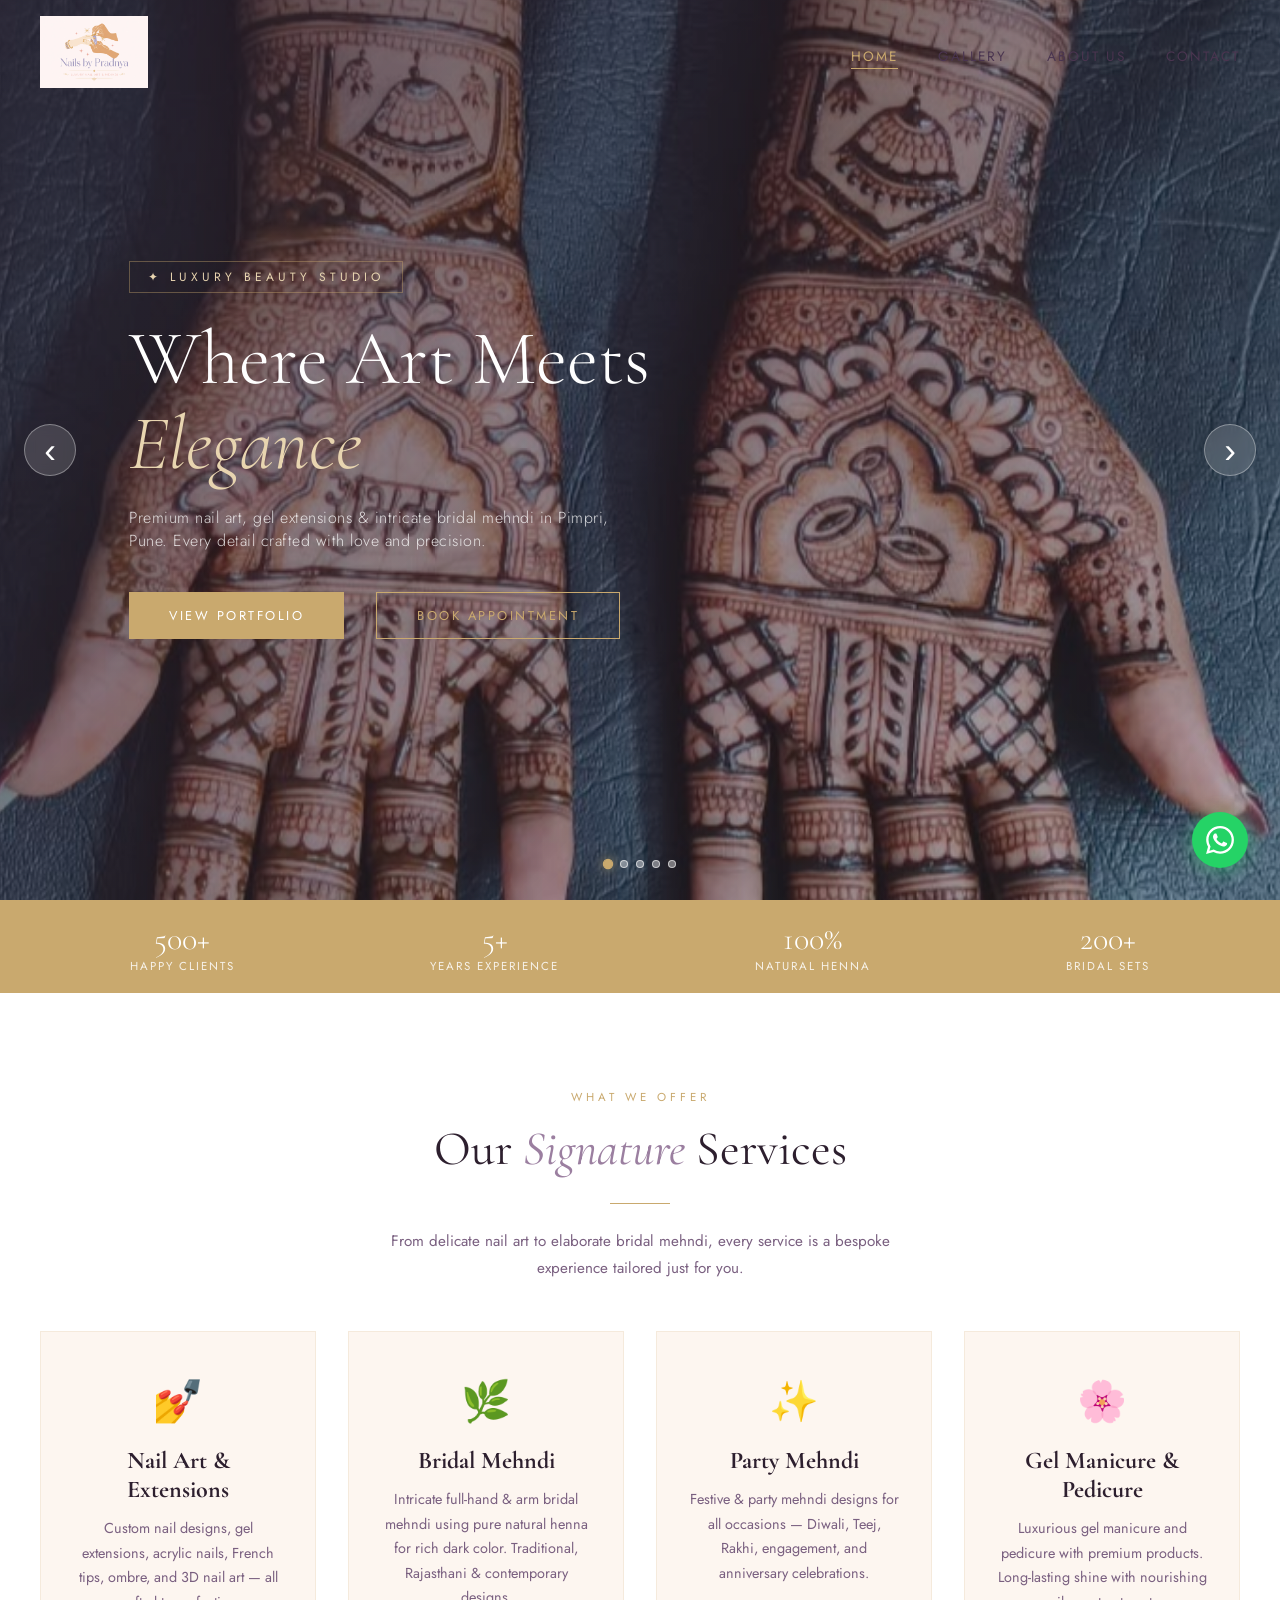
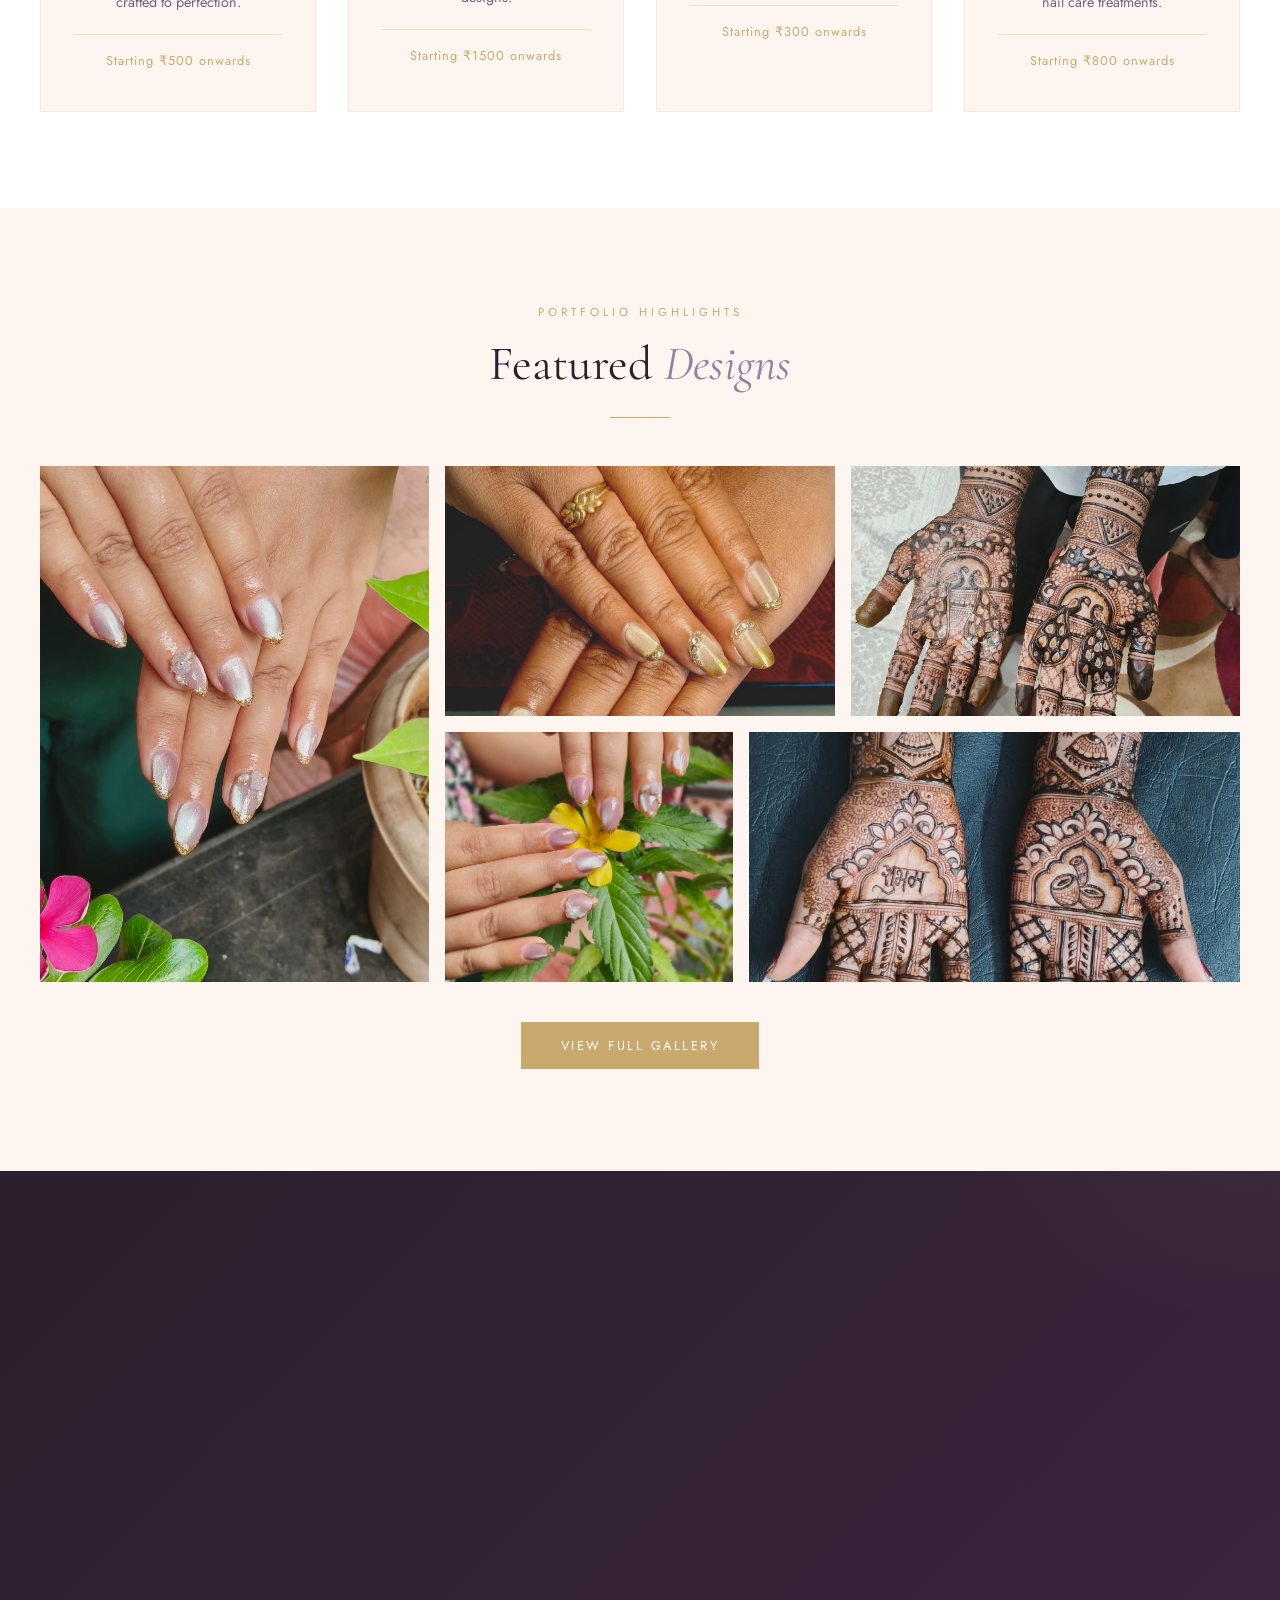
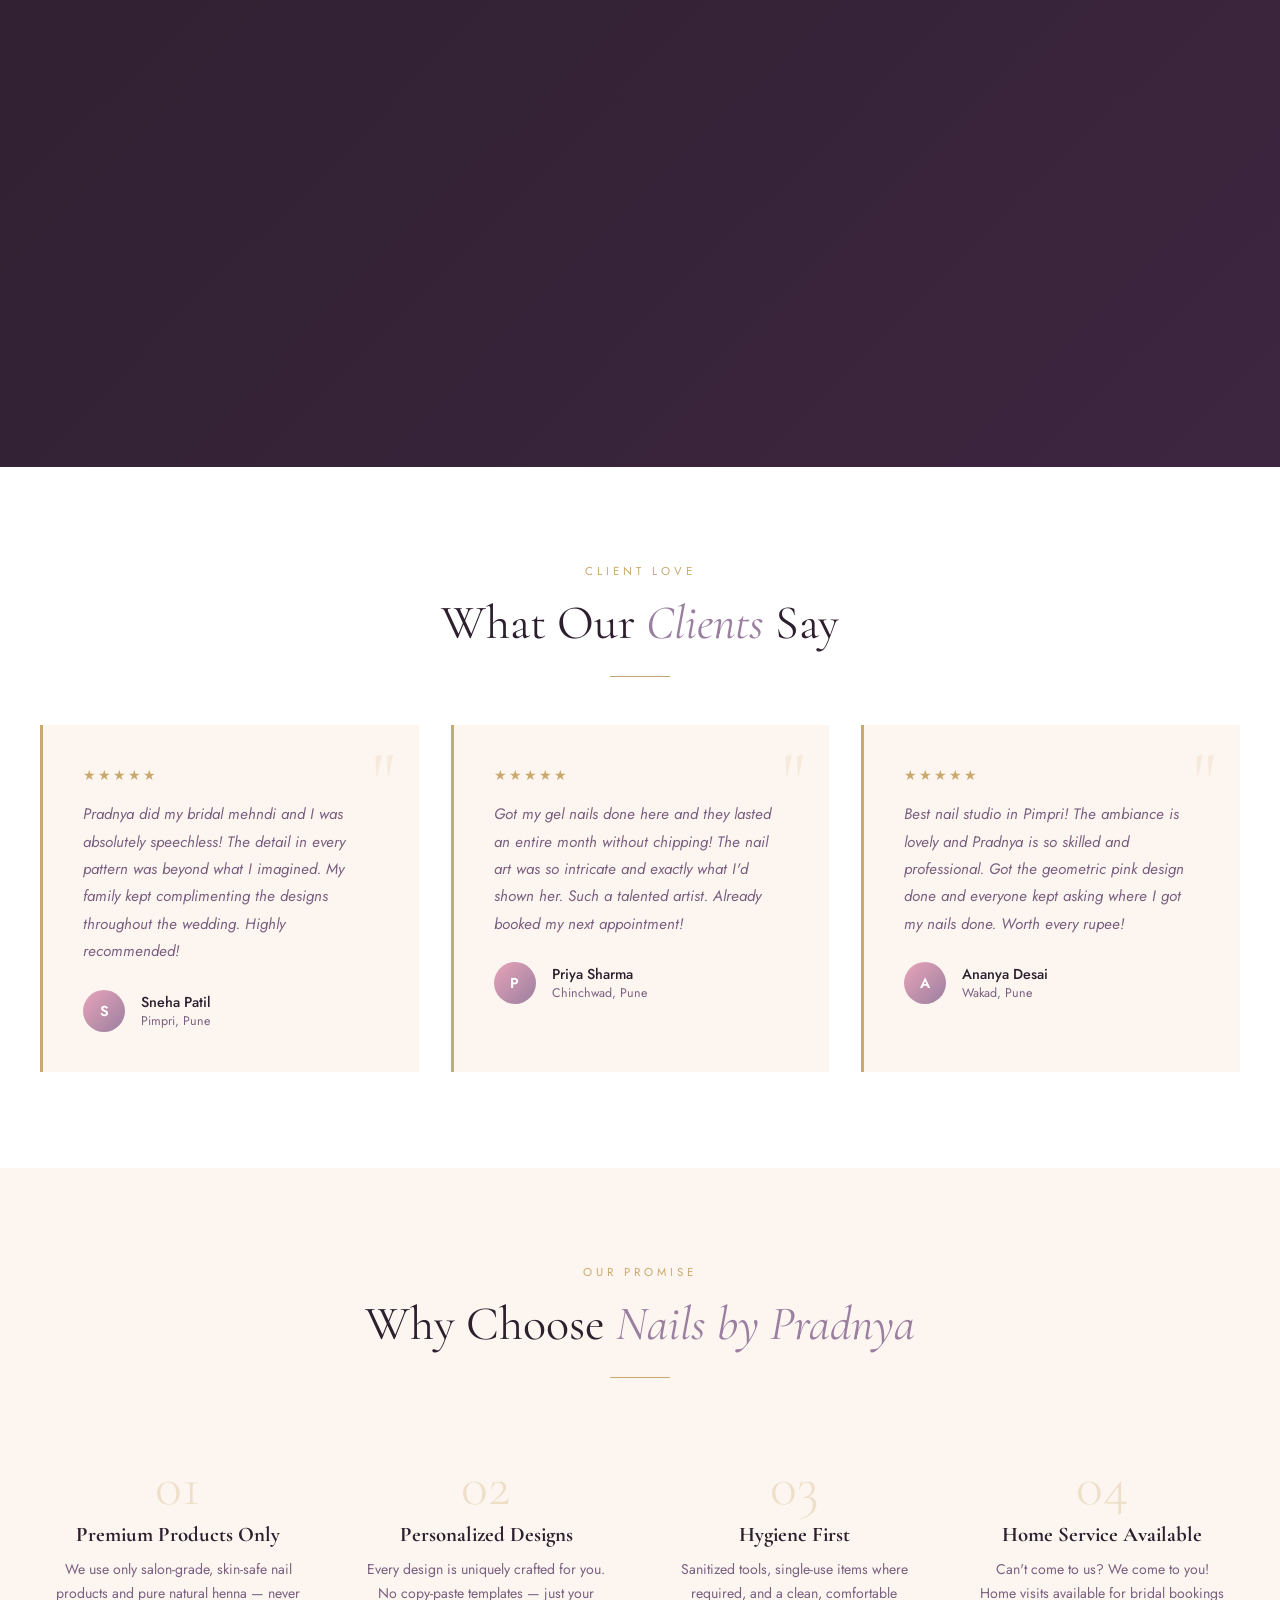
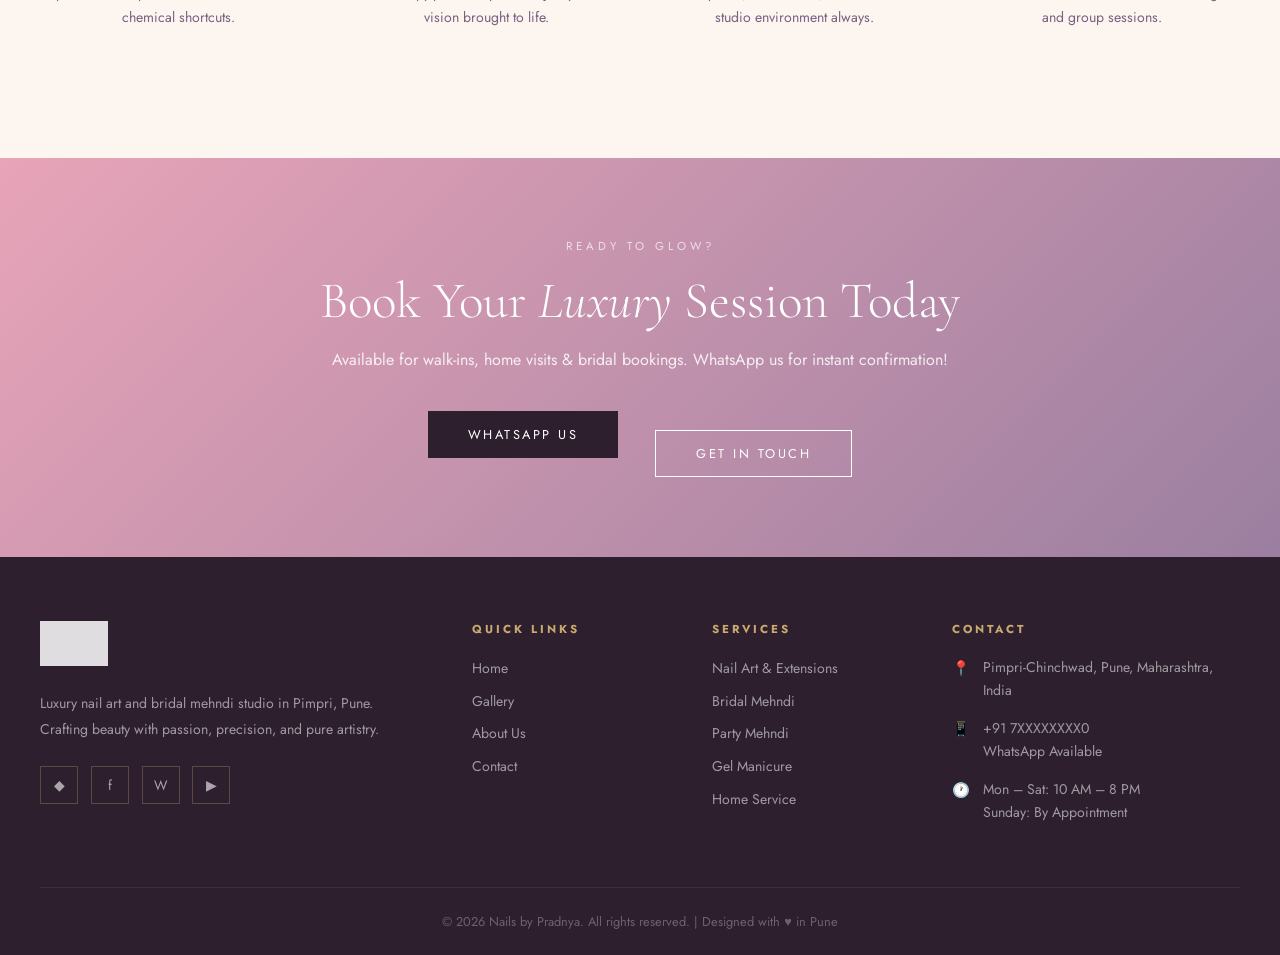
==== index.html @ 100ed7ea "first commit" ====
<!DOCTYPE html>
<html lang="en">
<head>
  <meta charset="UTF-8" />
  <meta name="viewport" content="width=device-width, initial-scale=1.0" />
  <title>Nails by Pradnya | Luxury Nail Art & Mehndi — Pimpri, Pune</title>
  <meta name="description" content="Premium nail art, gel extensions, and bridal mehndi services in Pimpri, Pune. Experience luxury beauty with Nails by Pradnya." />
  <meta name="keywords" content="nail art Pune, mehndi Pimpri, bridal mehndi Pune, gel nails Pimpri, nail salon Pune" />
  <meta property="og:title" content="Nails by Pradnya | Luxury Nail Art & Mehndi" />
  <meta property="og:description" content="Premium nail art and bridal mehndi in Pimpri, Pune." />
  <link rel="icon" href="assets/images/logo.png" type="image/png" />
  <link rel="stylesheet" href="assets/css/style.css" />
  <link rel="preconnect" href="https://fonts.googleapis.com" />
</head>
<body>

<!-- PRELOADER -->
<div id="preloader">
  <div class="loader-ring"></div>
  <div class="loader-text">NAILS BY PRADNYA</div>
</div>

<!-- NAVBAR -->
<nav>
  <div class="nav-inner">
    <a class="nav-logo" href="index.html">
      <img src="assets/images/logo.png" alt="Nails by Pradnya Logo" />
    </a>
    <ul class="nav-links">
      <li><a href="index.html" class="active">Home</a></li>
      <li><a href="gallery.html">Gallery</a></li>
      <li><a href="about.html">About Us</a></li>
      <li><a href="contact.html">Contact</a></li>
    </ul>
    <div class="hamburger" id="hamburger">
      <span></span><span></span><span></span>
    </div>
  </div>
</nav>

<!-- MOBILE MENU -->
<div class="mobile-menu" id="mobileMenu">
  <button class="mobile-close" id="mobileClose">✕</button>
  <a href="index.html">Home</a>
  <a href="gallery.html">Gallery</a>
  <a href="about.html">About Us</a>
  <a href="contact.html">Contact</a>
</div>

<!-- HERO SECTION -->
<section class="hero">
  <div class="hero-slider">
    <div class="hero-slide active">
      <img src="assets/images/new-mehndi-arch-both.jpg" alt="Bridal Mehndi — Both Arms" loading="eager" />
      <div class="hero-overlay"></div>
    </div>
    <div class="hero-slide">
      <img src="assets/images/new-nail-pearl-pink.jpg" alt="Pearl Pink Nail Art" loading="lazy" />
      <div class="hero-overlay"></div>
    </div>
    <div class="hero-slide">
      <img src="assets/images/new-mehndi-crossed-arms.jpg" alt="Intricate Bridal Mehndi" loading="lazy" />
      <div class="hero-overlay"></div>
    </div>
    <div class="hero-slide">
      <img src="assets/images/new-nail-gold-gems.jpg" alt="Gold Gem Nail Art" loading="lazy" />
      <div class="hero-overlay"></div>
    </div>
    <div class="hero-slide">
      <img src="assets/images/new-mehndi-palms-up.jpg" alt="Bridal Mehndi Palms" loading="lazy" />
      <div class="hero-overlay"></div>
    </div>
  </div>
  <div class="hero-content">
    <div class="hero-tag">✦ Luxury Beauty Studio</div>
    <h1>Where Art Meets <em>Elegance</em></h1>
    <p>Premium nail art, gel extensions & intricate bridal mehndi in Pimpri, Pune. Every detail crafted with love and precision.</p>
    <div style="display:flex; flex-wrap:wrap; gap:1rem; align-items:center;">
      <a href="gallery.html" class="btn-primary">View Portfolio</a>
      <a href="contact.html" class="btn-outline">Book Appointment</a>
    </div>
  </div>
  <div class="hero-dots">
    <span class="hero-dot active"></span>
    <span class="hero-dot"></span>
    <span class="hero-dot"></span>
    <span class="hero-dot"></span>
    <span class="hero-dot"></span>
  </div>
  <!-- Slide arrows -->
  <button class="hero-arrow hero-arrow-prev" id="heroPrev">&#8249;</button>
  <button class="hero-arrow hero-arrow-next" id="heroNext">&#8250;</button>
</section>

<!-- STATS STRIP -->
<div style="background: var(--gold); padding: 1.2rem 2rem;">
  <div class="container" style="display:flex; justify-content:space-around; flex-wrap:wrap; gap:1rem;">
    <div style="text-align:center; color:white;">
      <div style="font-family:'Cormorant Garamond',serif;font-size:2rem;font-weight:300;">500+</div>
      <div style="font-size:0.72rem;letter-spacing:2px;text-transform:uppercase;opacity:0.85;">Happy Clients</div>
    </div>
    <div style="text-align:center; color:white;">
      <div style="font-family:'Cormorant Garamond',serif;font-size:2rem;font-weight:300;">5+</div>
      <div style="font-size:0.72rem;letter-spacing:2px;text-transform:uppercase;opacity:0.85;">Years Experience</div>
    </div>
    <div style="text-align:center; color:white;">
      <div style="font-family:'Cormorant Garamond',serif;font-size:2rem;font-weight:300;">100%</div>
      <div style="font-size:0.72rem;letter-spacing:2px;text-transform:uppercase;opacity:0.85;">Natural Henna</div>
    </div>
    <div style="text-align:center; color:white;">
      <div style="font-family:'Cormorant Garamond',serif;font-size:2rem;font-weight:300;">200+</div>
      <div style="font-size:0.72rem;letter-spacing:2px;text-transform:uppercase;opacity:0.85;">Bridal Sets</div>
    </div>
  </div>
</div>

<!-- SERVICES SECTION -->
<section class="services">
  <div class="container">
    <div class="text-center fade-up">
      <div class="section-label">What We Offer</div>
      <h2 class="section-title">Our <em>Signature</em> Services</h2>
      <div class="section-divider"></div>
      <p style="max-width:550px;margin:0 auto;color:var(--text-light);font-size:0.95rem;line-height:1.8;">From delicate nail art to elaborate bridal mehndi, every service is a bespoke experience tailored just for you.</p>
    </div>
    <div class="services-grid" style="margin-top:3rem;">
      <div class="service-card fade-up">
        <span class="service-icon">💅</span>
        <h3>Nail Art & Extensions</h3>
        <p>Custom nail designs, gel extensions, acrylic nails, French tips, ombre, and 3D nail art — all crafted to perfection.</p>
        <span class="service-price">Starting ₹500 onwards</span>
      </div>
      <div class="service-card fade-up" style="transition-delay:0.1s">
        <span class="service-icon">🌿</span>
        <h3>Bridal Mehndi</h3>
        <p>Intricate full-hand & arm bridal mehndi using pure natural henna for rich dark color. Traditional, Rajasthani & contemporary designs.</p>
        <span class="service-price">Starting ₹1500 onwards</span>
      </div>
      <div class="service-card fade-up" style="transition-delay:0.2s">
        <span class="service-icon">✨</span>
        <h3>Party Mehndi</h3>
        <p>Festive & party mehndi designs for all occasions — Diwali, Teej, Rakhi, engagement, and anniversary celebrations.</p>
        <span class="service-price">Starting ₹300 onwards</span>
      </div>
      <div class="service-card fade-up" style="transition-delay:0.3s">
        <span class="service-icon">🌸</span>
        <h3>Gel Manicure & Pedicure</h3>
        <p>Luxurious gel manicure and pedicure with premium products. Long-lasting shine with nourishing nail care treatments.</p>
        <span class="service-price">Starting ₹800 onwards</span>
      </div>
    </div>
  </div>
</section>

<!-- FEATURED NAIL DESIGNS -->
<section class="featured">
  <div class="container">
    <div class="text-center fade-up">
      <div class="section-label">Portfolio Highlights</div>
      <h2 class="section-title">Featured <em>Designs</em></h2>
      <div class="section-divider"></div>
    </div>
    <div class="feat-grid fade-up">
      <div class="feat-item feat-1">
        <img src="assets/images/new-nail-pearl-pink.jpg" alt="Pearl Pink Bridal Nails" loading="lazy" />
        <div class="feat-overlay"><span>Pearl Bridal</span></div>
      </div>
      <div class="feat-item feat-2">
        <img src="assets/images/new-nail-gold-gems.jpg" alt="Gold Gem Nail Design" loading="lazy" />
        <div class="feat-overlay"><span>Gold Gems</span></div>
      </div>
      <div class="feat-item feat-3">
        <img src="assets/images/new-mehndi-bridal-both.jpg" alt="Bridal Mehndi Both Arms" loading="lazy" />
        <div class="feat-overlay"><span>Bridal Mehndi</span></div>
      </div>
      <div class="feat-item feat-4">
        <img src="assets/images/new-nail-blush-flower.jpg" alt="Blush Flower Nail Art" loading="lazy" />
        <div class="feat-overlay"><span>Blush & Flower</span></div>
      </div>
      <div class="feat-item feat-5">
        <img src="assets/images/new-mehndi-arch-both.jpg" alt="Full Bridal Mehndi" loading="lazy" />
        <div class="feat-overlay"><span>Full Bridal Set</span></div>
      </div>
    </div>
    <div class="text-center" style="margin-top:2.5rem;">
      <a href="gallery.html" class="btn-primary">View Full Gallery</a>
    </div>
  </div>
</section>

<!-- MEHNDI SHOWCASE -->
<section class="mehndi-section">
  <div class="container">
    <div class="mehndi-inner">
      <div class="mehndi-images fade-left">
        <img class="mehndi-img-main" src="assets/images/new-mehndi-crossed-arms.jpg" alt="Bridal full arm mehndi" loading="lazy" />
        <img class="mehndi-img-accent" src="assets/images/new-mehndi-elegant-green.jpg" alt="Mehndi elegant design" loading="lazy" />
      </div>
      <div class="mehndi-content fade-right">
        <div class="section-label" style="color:var(--gold-light);">The Art of Mehndi</div>
        <h2 class="section-title">Bridal <em>Mehndi</em><br>That Tells Your Story</h2>
        <div class="section-divider"></div>
        <p>Each bridal mehndi design is a canvas that narrates your love story. From delicate Arabic patterns to elaborate Rajasthani full-arm designs, we bring your vision to life with pure, natural henna.</p>
        <p>Our mehndi leaves a rich, deep brown stain that lasts 2–3 weeks — ensuring you look radiant on your wedding day and beyond.</p>
        <ul class="mehndi-list">
          <li>Bridal Full Hand & Arm Mehndi</li>
          <li>Arabic & Moroccan Patterns</li>
          <li>Rajasthani Traditional Designs</li>
          <li>Contemporary Fusion Styles</li>
          <li>100% Pure Natural Henna</li>
          <li>Customized Name & Portrait Mehndi</li>
        </ul>
        <a href="contact.html" class="btn-primary">Book Bridal Consultation</a>
      </div>
    </div>
  </div>
</section>

<!-- TESTIMONIALS -->
<section class="testimonials">
  <div class="container">
    <div class="text-center fade-up">
      <div class="section-label">Client Love</div>
      <h2 class="section-title">What Our <em>Clients</em> Say</h2>
      <div class="section-divider"></div>
    </div>
    <div class="testi-grid">
      <div class="testi-card fade-up">
        <div class="testi-stars">★★★★★</div>
        <p>Pradnya did my bridal mehndi and I was absolutely speechless! The detail in every pattern was beyond what I imagined. My family kept complimenting the designs throughout the wedding. Highly recommended!</p>
        <div class="testi-author">
          <div class="testi-avatar">S</div>
          <div>
            <div class="testi-name">Sneha Patil</div>
            <div class="testi-loc">Pimpri, Pune</div>
          </div>
        </div>
      </div>
      <div class="testi-card fade-up" style="transition-delay:0.1s">
        <div class="testi-stars">★★★★★</div>
        <p>Got my gel nails done here and they lasted an entire month without chipping! The nail art was so intricate and exactly what I'd shown her. Such a talented artist. Already booked my next appointment!</p>
        <div class="testi-author">
          <div class="testi-avatar">P</div>
          <div>
            <div class="testi-name">Priya Sharma</div>
            <div class="testi-loc">Chinchwad, Pune</div>
          </div>
        </div>
      </div>
      <div class="testi-card fade-up" style="transition-delay:0.2s">
        <div class="testi-stars">★★★★★</div>
        <p>Best nail studio in Pimpri! The ambiance is lovely and Pradnya is so skilled and professional. Got the geometric pink design done and everyone kept asking where I got my nails done. Worth every rupee!</p>
        <div class="testi-author">
          <div class="testi-avatar">A</div>
          <div>
            <div class="testi-name">Ananya Desai</div>
            <div class="testi-loc">Wakad, Pune</div>
          </div>
        </div>
      </div>
    </div>
  </div>
</section>

<!-- WHY CHOOSE US -->
<section class="why-us">
  <div class="container">
    <div class="text-center fade-up">
      <div class="section-label">Our Promise</div>
      <h2 class="section-title">Why Choose <em>Nails by Pradnya</em></h2>
      <div class="section-divider"></div>
    </div>
    <div class="why-grid">
      <div class="why-item fade-up">
        <div class="why-num">01</div>
        <h4>Premium Products Only</h4>
        <p>We use only salon-grade, skin-safe nail products and pure natural henna — never chemical shortcuts.</p>
      </div>
      <div class="why-item fade-up" style="transition-delay:0.1s">
        <div class="why-num">02</div>
        <h4>Personalized Designs</h4>
        <p>Every design is uniquely crafted for you. No copy-paste templates — just your vision brought to life.</p>
      </div>
      <div class="why-item fade-up" style="transition-delay:0.2s">
        <div class="why-num">03</div>
        <h4>Hygiene First</h4>
        <p>Sanitized tools, single-use items where required, and a clean, comfortable studio environment always.</p>
      </div>
      <div class="why-item fade-up" style="transition-delay:0.3s">
        <div class="why-num">04</div>
        <h4>Home Service Available</h4>
        <p>Can't come to us? We come to you! Home visits available for bridal bookings and group sessions.</p>
      </div>
    </div>
  </div>
</section>

<!-- CTA SECTION -->
<section class="cta-section">
  <div class="fade-up">
    <div style="font-size:0.72rem;letter-spacing:4px;text-transform:uppercase;color:rgba(255,255,255,0.7);margin-bottom:1rem;">Ready to Glow?</div>
    <h2>Book Your <em style="font-style:italic;">Luxury</em> Session Today</h2>
    <p>Available for walk-ins, home visits & bridal bookings. WhatsApp us for instant confirmation!</p>
    <a href="https://wa.me/917xxxxxxxxx" target="_blank" class="btn-primary" style="background:var(--dark);margin-right:1rem;">WhatsApp Us</a>
    <a href="contact.html" class="btn-outline" style="border-color:white;color:white;">Get in Touch</a>
  </div>
</section>

<!-- FOOTER -->
<footer>
  <div class="footer-grid">
    <div class="footer-brand">
      <img src="assets/images/logo.png" alt="Nails by Pradnya" />
      <p>Luxury nail art and bridal mehndi studio in Pimpri, Pune. Crafting beauty with passion, precision, and pure artistry.</p>
      <div class="footer-social">
        <a href="#" class="social-icon" aria-label="Instagram">&#9670;</a>
        <a href="#" class="social-icon" aria-label="Facebook">f</a>
        <a href="#" class="social-icon" aria-label="WhatsApp">W</a>
        <a href="#" class="social-icon" aria-label="YouTube">▶</a>
      </div>
    </div>
    <div class="footer-col">
      <h5>Quick Links</h5>
      <ul>
        <li><a href="index.html">Home</a></li>
        <li><a href="gallery.html">Gallery</a></li>
        <li><a href="about.html">About Us</a></li>
        <li><a href="contact.html">Contact</a></li>
      </ul>
    </div>
    <div class="footer-col">
      <h5>Services</h5>
      <ul>
        <li><a href="#">Nail Art & Extensions</a></li>
        <li><a href="#">Bridal Mehndi</a></li>
        <li><a href="#">Party Mehndi</a></li>
        <li><a href="#">Gel Manicure</a></li>
        <li><a href="#">Home Service</a></li>
      </ul>
    </div>
    <div class="footer-col">
      <h5>Contact</h5>
      <div class="footer-contact-item">
        <span class="icon">📍</span>
        <p>Pimpri-Chinchwad, Pune, Maharashtra, India</p>
      </div>
      <div class="footer-contact-item">
        <span class="icon">📱</span>
        <p>+91 7XXXXXXXX0<br>WhatsApp Available</p>
      </div>
      <div class="footer-contact-item">
        <span class="icon">🕐</span>
        <p>Mon – Sat: 10 AM – 8 PM<br>Sunday: By Appointment</p>
      </div>
    </div>
  </div>
  <div class="footer-bottom">
    <p>© 2026 Nails by Pradnya. All rights reserved. | Designed with ♥ in Pune</p>
  </div>
</footer>

<!-- WHATSAPP FLOAT -->
<a href="https://wa.me/917xxxxxxxxx" target="_blank" class="whatsapp-float" aria-label="Chat on WhatsApp">
  <svg viewBox="0 0 24 24" xmlns="http://www.w3.org/2000/svg">
    <path d="M17.472 14.382c-.297-.149-1.758-.867-2.03-.967-.273-.099-.471-.148-.67.15-.197.297-.767.966-.94 1.164-.173.199-.347.223-.644.075-.297-.15-1.255-.463-2.39-1.475-.883-.788-1.48-1.761-1.653-2.059-.173-.297-.018-.458.13-.606.134-.133.298-.347.446-.52.149-.174.198-.298.298-.497.099-.198.05-.371-.025-.52-.075-.149-.669-1.612-.916-2.207-.242-.579-.487-.5-.669-.51-.173-.008-.371-.01-.57-.01-.198 0-.52.074-.792.372-.272.297-1.04 1.016-1.04 2.479 0 1.462 1.065 2.875 1.213 3.074.149.198 2.096 3.2 5.077 4.487.709.306 1.262.489 1.694.625.712.227 1.36.195 1.871.118.571-.085 1.758-.719 2.006-1.413.248-.694.248-1.289.173-1.413-.074-.124-.272-.198-.57-.347m-5.421 7.403h-.004a9.87 9.87 0 01-5.031-1.378l-.361-.214-3.741.982.998-3.648-.235-.374a9.86 9.86 0 01-1.51-5.26c.001-5.45 4.436-9.884 9.888-9.884 2.64 0 5.122 1.03 6.988 2.898a9.825 9.825 0 012.893 6.994c-.003 5.45-4.437 9.884-9.885 9.884m8.413-18.297A11.815 11.815 0 0012.05 0C5.495 0 .16 5.335.157 11.892c0 2.096.547 4.142 1.588 5.945L.057 24l6.305-1.654a11.882 11.882 0 005.683 1.448h.005c6.554 0 11.89-5.335 11.893-11.893a11.821 11.821 0 00-3.48-8.413z"/>
  </svg>
</a>

<!-- LIGHTBOX -->
<div class="lightbox" id="lightbox">
  <button class="lightbox-close">✕</button>
  <button class="lightbox-prev">‹</button>
  <img id="lightbox-img" src="" alt="" />
  <button class="lightbox-next">›</button>
</div>

<script src="assets/js/main.js"></script>
</body>
</html>
---- assets/css/style.css ----
@import url('https://fonts.googleapis.com/css2?family=Cormorant+Garamond:ital,wght@0,300;0,400;0,500;0,600;1,300;1,400&family=Jost:wght@300;400;500;600&display=swap');

:root {
  --rose: #e8a4b8;
  --blush: #f5d5e0;
  --cream: #fdf6f0;
  --gold: #c9a96e;
  --gold-light: #e8d5b0;
  --mauve: #9b7fa0;
  --dark: #2d1f2e;
  --text: #4a3550;
  --text-light: #7a6080;
  --white: #ffffff;
}

* { margin: 0; padding: 0; box-sizing: border-box; }

html { scroll-behavior: smooth; }

body {
  font-family: 'Jost', sans-serif;
  background: var(--cream);
  color: var(--text);
  overflow-x: hidden;
}

/* PRELOADER */
#preloader {
  position: fixed;
  inset: 0;
  background: var(--dark);
  z-index: 9999;
  display: flex;
  flex-direction: column;
  align-items: center;
  justify-content: center;
  transition: opacity 0.6s ease, visibility 0.6s ease;
}
#preloader.hidden { opacity: 0; visibility: hidden; }
.loader-ring {
  width: 60px; height: 60px;
  border: 2px solid rgba(201,169,110,0.2);
  border-top-color: var(--gold);
  border-radius: 50%;
  animation: spin 1s linear infinite;
}
.loader-text {
  color: var(--gold-light);
  font-family: 'Cormorant Garamond', serif;
  font-size: 1.1rem;
  letter-spacing: 3px;
  margin-top: 20px;
  animation: pulse 1.5s ease-in-out infinite;
}
@keyframes spin { to { transform: rotate(360deg); } }
@keyframes pulse { 0%,100%{opacity:.4} 50%{opacity:1} }

/* NAVBAR */
nav {
  position: fixed;
  top: 0; left: 0; right: 0;
  z-index: 1000;
  padding: 1rem 2rem;
  transition: all 0.4s ease;
}
nav.scrolled {
  background: rgba(253,246,240,0.95);
  backdrop-filter: blur(20px);
  box-shadow: 0 2px 30px rgba(45,31,46,0.08);
  padding: 0.7rem 2rem;
}
.nav-inner {
  max-width: 1200px;
  margin: 0 auto;
  display: flex;
  align-items: center;
  justify-content: space-between;
}
.nav-logo img { height: 72px; width: auto; transition: height 0.3s ease; }
nav.scrolled .nav-logo img { height: 54px; }
.nav-links {
  display: flex;
  gap: 2.5rem;
  list-style: none;
}
.nav-links a {
  font-size: 0.85rem;
  letter-spacing: 2px;
  text-transform: uppercase;
  color: var(--text);
  text-decoration: none;
  position: relative;
  padding-bottom: 3px;
  transition: color 0.3s;
}
.nav-links a::after {
  content: '';
  position: absolute;
  bottom: 0; left: 0;
  width: 0; height: 1px;
  background: var(--gold);
  transition: width 0.3s ease;
}
.nav-links a:hover { color: var(--gold); }
.nav-links a:hover::after { width: 100%; }
.nav-links a.active { color: var(--gold); }
.nav-links a.active::after { width: 100%; }
.hamburger {
  display: none;
  flex-direction: column;
  gap: 5px;
  cursor: pointer;
  padding: 5px;
}
.hamburger span {
  display: block;
  width: 24px; height: 1.5px;
  background: var(--dark);
  transition: all 0.3s ease;
}
.hamburger.open span:nth-child(1) { transform: rotate(45deg) translate(5px,5px); }
.hamburger.open span:nth-child(2) { opacity: 0; }
.hamburger.open span:nth-child(3) { transform: rotate(-45deg) translate(5px,-5px); }
.mobile-menu {
  display: none;
  position: fixed;
  top: 0; left: 0; right: 0; bottom: 0;
  background: var(--cream);
  z-index: 999;
  flex-direction: column;
  align-items: center;
  justify-content: center;
  gap: 2rem;
}
.mobile-menu.open { display: flex; }
.mobile-menu a {
  font-family: 'Cormorant Garamond', serif;
  font-size: 2.5rem;
  color: var(--dark);
  text-decoration: none;
  letter-spacing: 2px;
  transition: color 0.3s;
}
.mobile-menu a:hover { color: var(--gold); }
.mobile-close {
  position: absolute;
  top: 1.5rem; right: 2rem;
  font-size: 2rem;
  background: none;
  border: none;
  cursor: pointer;
  color: var(--dark);
}

/* HERO */
.hero {
  position: relative;
  height: 100vh;
  min-height: 650px;
  overflow: hidden;
  display: flex;
  align-items: center;
}
.hero-slider { position: absolute; inset: 0; }
.hero-slide {
  position: absolute;
  inset: 0;
  opacity: 0;
  transition: opacity 1.2s ease;
}
.hero-slide.active { opacity: 1; }
.hero-slide img {
  width: 100%; height: 100%;
  object-fit: cover;
  object-position: center;
}
.hero-overlay {
  position: absolute;
  inset: 0;
  background: linear-gradient(135deg, rgba(45,31,46,0.65) 0%, rgba(45,31,46,0.3) 100%);
}
.hero-content {
  position: relative;
  z-index: 2;
  max-width: 700px;
  padding: 0 2rem 0 8%;
  animation: heroIn 1.2s ease both;
}
@keyframes heroIn {
  from { opacity: 0; transform: translateY(40px); }
  to { opacity: 1; transform: translateY(0); }
}
.hero-tag {
  display: inline-block;
  font-size: 0.75rem;
  letter-spacing: 4px;
  text-transform: uppercase;
  color: var(--gold-light);
  border: 1px solid rgba(201,169,110,0.4);
  padding: 6px 18px;
  margin-bottom: 1.5rem;
}
.hero h1 {
  font-family: 'Cormorant Garamond', serif;
  font-size: clamp(2.8rem, 6vw, 5rem);
  color: var(--white);
  line-height: 1.1;
  font-weight: 300;
  margin-bottom: 1.2rem;
}
.hero h1 em { font-style: italic; color: var(--gold-light); }
.hero p {
  color: rgba(255,255,255,0.8);
  font-size: 1rem;
  font-weight: 300;
  letter-spacing: 0.5px;
  margin-bottom: 2.5rem;
  max-width: 480px;
}
.btn-primary {
  display: inline-block;
  padding: 14px 40px;
  background: var(--gold);
  color: var(--white);
  text-decoration: none;
  font-size: 0.8rem;
  letter-spacing: 2.5px;
  text-transform: uppercase;
  transition: all 0.3s ease;
  position: relative;
  overflow: hidden;
}
.btn-primary::before {
  content: '';
  position: absolute;
  inset: 0;
  background: var(--dark);
  transform: translateX(-100%);
  transition: transform 0.3s ease;
  z-index: -1;
}
.btn-primary:hover { color: var(--white); }
.btn-primary:hover::before { transform: translateX(0); }
.btn-outline {
  display: inline-block;
  padding: 13px 40px;
  border: 1px solid var(--gold);
  color: var(--gold);
  text-decoration: none;
  font-size: 0.8rem;
  letter-spacing: 2.5px;
  text-transform: uppercase;
  transition: all 0.3s ease;
  margin-left: 1rem;
}
.btn-outline:hover { background: var(--gold); color: var(--white); }
.hero-dots {
  position: absolute;
  bottom: 2rem;
  left: 50%;
  transform: translateX(-50%);
  display: flex;
  gap: 8px;
  z-index: 3;
}
.hero-dot {
  width: 6px; height: 6px;
  border-radius: 50%;
  background: rgba(255,255,255,0.4);
  cursor: pointer;
  transition: all 0.3s;
}
.hero-dot.active { background: var(--gold); transform: scale(1.3); }

/* SECTION COMMONS */
section { padding: 6rem 2rem; }
.section-label {
  font-size: 0.72rem;
  letter-spacing: 4px;
  text-transform: uppercase;
  color: var(--gold);
  margin-bottom: 1rem;
}
.section-title {
  font-family: 'Cormorant Garamond', serif;
  font-size: clamp(2rem, 4vw, 3rem);
  color: var(--dark);
  font-weight: 400;
  line-height: 1.2;
}
.section-title em { font-style: italic; color: var(--mauve); }
.section-divider {
  width: 60px; height: 1px;
  background: var(--gold);
  margin: 1.5rem 0;
}
.container { max-width: 1200px; margin: 0 auto; }
.text-center { text-align: center; }
.text-center .section-divider { margin: 1.5rem auto; }

/* SERVICES */
.services { background: var(--white); }
.services-grid {
  display: grid;
  grid-template-columns: repeat(auto-fit, minmax(250px, 1fr));
  gap: 2rem;
  margin-top: 3.5rem;
}
.service-card {
  padding: 2.5rem 2rem;
  background: var(--cream);
  border: 1px solid rgba(201,169,110,0.15);
  text-align: center;
  transition: all 0.4s ease;
  position: relative;
  overflow: hidden;
}
.service-card::before {
  content: '';
  position: absolute;
  bottom: 0; left: 0; right: 0;
  height: 2px;
  background: linear-gradient(90deg, transparent, var(--gold), transparent);
  transform: scaleX(0);
  transition: transform 0.4s ease;
}
.service-card:hover { transform: translateY(-6px); box-shadow: 0 20px 50px rgba(45,31,46,0.08); }
.service-card:hover::before { transform: scaleX(1); }
.service-icon {
  font-size: 2.5rem;
  margin-bottom: 1.2rem;
  display: block;
}
.service-card h3 {
  font-family: 'Cormorant Garamond', serif;
  font-size: 1.5rem;
  color: var(--dark);
  margin-bottom: 0.8rem;
}
.service-card p { font-size: 0.9rem; color: var(--text-light); line-height: 1.7; }
.service-price {
  display: inline-block;
  margin-top: 1.2rem;
  font-size: 0.8rem;
  letter-spacing: 1px;
  color: var(--gold);
  border-top: 1px solid rgba(201,169,110,0.3);
  padding-top: 1rem;
  width: 100%;
}

/* FEATURED GALLERY */
.featured { background: var(--cream); }
.feat-grid {
  display: grid;
  grid-template-columns: repeat(12, 1fr);
  grid-template-rows: 250px 250px;
  gap: 1rem;
  margin-top: 3rem;
}
.feat-item {
  overflow: hidden;
  position: relative;
}
.feat-item img {
  width: 100%; height: 100%;
  object-fit: cover;
  transition: transform 0.6s ease;
}
.feat-item:hover img { transform: scale(1.05); }
.feat-item .feat-overlay {
  position: absolute;
  inset: 0;
  background: linear-gradient(to top, rgba(45,31,46,0.7), transparent);
  opacity: 0;
  transition: opacity 0.4s;
  display: flex;
  align-items: flex-end;
  padding: 1.5rem;
}
.feat-item:hover .feat-overlay { opacity: 1; }
.feat-item .feat-overlay span {
  color: var(--white);
  font-family: 'Cormorant Garamond', serif;
  font-size: 1.1rem;
  font-style: italic;
}
.feat-1 { grid-column: 1/5; grid-row: 1/3; }
.feat-2 { grid-column: 5/9; grid-row: 1/2; }
.feat-3 { grid-column: 9/13; grid-row: 1/2; }
.feat-4 { grid-column: 5/8; grid-row: 2/3; }
.feat-5 { grid-column: 8/13; grid-row: 2/3; }

/* MEHNDI */
.mehndi-section {
  background: linear-gradient(135deg, var(--dark) 0%, #3d2640 100%);
  position: relative;
  overflow: hidden;
}
.mehndi-section::before {
  content: '';
  position: absolute;
  top: -50%; right: -20%;
  width: 600px; height: 600px;
  border-radius: 50%;
  background: radial-gradient(circle, rgba(201,169,110,0.08), transparent 70%);
}
.mehndi-inner {
  display: grid;
  grid-template-columns: 1fr 1fr;
  gap: 5rem;
  align-items: center;
}
.mehndi-images {
  position: relative;
  height: 500px;
}
.mehndi-img-main {
  position: absolute;
  right: 0; top: 0;
  width: 78%;
  height: 420px;
  object-fit: cover;
  border: 3px solid rgba(201,169,110,0.3);
}
.mehndi-img-accent {
  position: absolute;
  left: 0; bottom: 0;
  width: 50%;
  height: 250px;
  object-fit: cover;
  border: 3px solid rgba(201,169,110,0.3);
}
.mehndi-content .section-title { color: var(--white); }
.mehndi-content p { color: rgba(255,255,255,0.7); line-height: 1.9; margin-bottom: 1.5rem; font-size: 0.95rem; }
.mehndi-list { list-style: none; margin: 2rem 0; }
.mehndi-list li {
  color: var(--gold-light);
  font-size: 0.9rem;
  letter-spacing: 0.5px;
  padding: 0.5rem 0;
  border-bottom: 1px solid rgba(201,169,110,0.1);
  display: flex;
  align-items: center;
  gap: 0.8rem;
}
.mehndi-list li::before { content: '◆'; color: var(--gold); font-size: 0.5rem; }

/* TESTIMONIALS */
.testimonials { background: var(--white); }
.testi-grid {
  display: grid;
  grid-template-columns: repeat(auto-fit, minmax(300px, 1fr));
  gap: 2rem;
  margin-top: 3rem;
}
.testi-card {
  padding: 2.5rem;
  background: var(--cream);
  border-left: 3px solid var(--gold);
  position: relative;
}
.testi-card::before {
  content: '"';
  position: absolute;
  top: 1rem; right: 1.5rem;
  font-family: 'Cormorant Garamond', serif;
  font-size: 5rem;
  color: rgba(201,169,110,0.15);
  line-height: 1;
}
.testi-stars { color: var(--gold); font-size: 0.85rem; margin-bottom: 1rem; letter-spacing: 2px; }
.testi-card p { font-size: 0.95rem; line-height: 1.8; color: var(--text-light); font-style: italic; margin-bottom: 1.5rem; }
.testi-author { display: flex; align-items: center; gap: 1rem; }
.testi-avatar {
  width: 42px; height: 42px;
  border-radius: 50%;
  background: linear-gradient(135deg, var(--rose), var(--mauve));
  display: flex; align-items: center; justify-content: center;
  color: white; font-weight: 600; font-size: 0.9rem;
}
.testi-name { font-weight: 500; font-size: 0.9rem; color: var(--dark); }
.testi-loc { font-size: 0.78rem; color: var(--text-light); }

/* WHY US */
.why-us { background: var(--cream); }
.why-grid {
  display: grid;
  grid-template-columns: repeat(auto-fit, minmax(220px, 1fr));
  gap: 2rem;
  margin-top: 3rem;
}
.why-item { text-align: center; padding: 2rem 1rem; }
.why-num {
  font-family: 'Cormorant Garamond', serif;
  font-size: 3.5rem;
  color: rgba(201,169,110,0.3);
  line-height: 1;
  margin-bottom: 0.5rem;
  font-weight: 300;
}
.why-item h4 { font-family: 'Cormorant Garamond', serif; font-size: 1.3rem; color: var(--dark); margin-bottom: 0.7rem; }
.why-item p { font-size: 0.88rem; color: var(--text-light); line-height: 1.7; }

/* CTA */
.cta-section {
  background: linear-gradient(135deg, var(--rose) 0%, var(--mauve) 100%);
  text-align: center;
  padding: 5rem 2rem;
}
.cta-section h2 {
  font-family: 'Cormorant Garamond', serif;
  font-size: clamp(2rem, 4vw, 3.5rem);
  color: var(--white);
  margin-bottom: 1rem;
  font-weight: 300;
}
.cta-section p { color: rgba(255,255,255,0.85); margin-bottom: 2.5rem; font-size: 1rem; }

/* FOOTER */
footer {
  background: var(--dark);
  color: rgba(255,255,255,0.7);
  padding: 4rem 2rem 1.5rem;
}
.footer-grid {
  max-width: 1200px;
  margin: 0 auto;
  display: grid;
  grid-template-columns: 2fr 1fr 1fr 1.5fr;
  gap: 3rem;
  padding-bottom: 3rem;
  border-bottom: 1px solid rgba(255,255,255,0.07);
}
.footer-brand img { height: 45px; filter: brightness(0) invert(1); opacity: 0.85; margin-bottom: 1.2rem; }
.footer-brand p { font-size: 0.88rem; line-height: 1.8; color: rgba(255,255,255,0.55); }
.footer-col h5 {
  font-size: 0.72rem;
  letter-spacing: 3px;
  text-transform: uppercase;
  color: var(--gold);
  margin-bottom: 1.2rem;
}
.footer-col ul { list-style: none; }
.footer-col ul li { margin-bottom: 0.6rem; }
.footer-col ul a { color: rgba(255,255,255,0.55); text-decoration: none; font-size: 0.88rem; transition: color 0.3s; }
.footer-col ul a:hover { color: var(--gold-light); }
.footer-social { display: flex; gap: 0.8rem; margin-top: 1.5rem; }
.social-icon {
  width: 38px; height: 38px;
  border: 1px solid rgba(201,169,110,0.3);
  display: flex; align-items: center; justify-content: center;
  color: rgba(255,255,255,0.6);
  text-decoration: none;
  font-size: 0.85rem;
  transition: all 0.3s;
}
.social-icon:hover { border-color: var(--gold); color: var(--gold); background: rgba(201,169,110,0.08); }
.footer-bottom {
  max-width: 1200px;
  margin: 1.5rem auto 0;
  text-align: center;
  font-size: 0.8rem;
  color: rgba(255,255,255,0.3);
}
.footer-contact-item { display: flex; align-items: flex-start; gap: 0.8rem; margin-bottom: 1rem; }
.footer-contact-item .icon { color: var(--gold); margin-top: 2px; font-size: 0.9rem; }
.footer-contact-item p { font-size: 0.88rem; color: rgba(255,255,255,0.55); line-height: 1.6; }

/* WHATSAPP FLOAT */
.whatsapp-float {
  position: fixed;
  bottom: 2rem; right: 2rem;
  z-index: 900;
  width: 56px; height: 56px;
  background: #25d366;
  border-radius: 50%;
  display: flex; align-items: center; justify-content: center;
  text-decoration: none;
  box-shadow: 0 4px 20px rgba(37,211,102,0.4);
  animation: waBounce 2s ease-in-out infinite;
  transition: transform 0.3s;
}
.whatsapp-float:hover { transform: scale(1.1); }
.whatsapp-float svg { width: 28px; height: 28px; fill: white; }
@keyframes waBounce { 0%,100%{transform:translateY(0)} 50%{transform:translateY(-6px)} }

/* GALLERY PAGE */
.page-hero {
  height: 350px;
  background: linear-gradient(135deg, var(--dark), #3d2640);
  display: flex; align-items: center; justify-content: center;
  text-align: center;
  position: relative;
  overflow: hidden;
}
.page-hero::before {
  content: '';
  position: absolute;
  inset: 0;
  background: url('../images/mehndi-2.jpg') center/cover;
  opacity: 0.2;
}
.page-hero-content { position: relative; z-index: 2; }
.page-hero h1 {
  font-family: 'Cormorant Garamond', serif;
  font-size: clamp(2.5rem, 5vw, 4rem);
  color: var(--white);
  font-weight: 300;
}
.page-hero p { color: rgba(255,255,255,0.65); margin-top: 0.5rem; }

.gallery-filters {
  display: flex;
  justify-content: center;
  gap: 0.8rem;
  flex-wrap: wrap;
  margin-bottom: 3rem;
}
.filter-btn {
  padding: 8px 22px;
  border: 1px solid rgba(201,169,110,0.4);
  background: none;
  color: var(--text-light);
  font-family: 'Jost', sans-serif;
  font-size: 0.8rem;
  letter-spacing: 1.5px;
  text-transform: uppercase;
  cursor: pointer;
  transition: all 0.3s;
}
.filter-btn.active, .filter-btn:hover { background: var(--gold); color: var(--white); border-color: var(--gold); }
.masonry-grid {
  column-count: 3;
  column-gap: 1rem;
}
.masonry-item {
  break-inside: avoid;
  margin-bottom: 1rem;
  overflow: hidden;
  position: relative;
  cursor: pointer;
}
.masonry-item img {
  width: 100%;
  display: block;
  transition: transform 0.5s ease;
}
.masonry-item:hover img { transform: scale(1.05); }
.masonry-item .m-overlay {
  position: absolute;
  inset: 0;
  background: rgba(45,31,46,0.5);
  opacity: 0;
  transition: opacity 0.3s;
  display: flex; align-items: center; justify-content: center;
}
.masonry-item:hover .m-overlay { opacity: 1; }
.m-overlay span {
  width: 44px; height: 44px;
  border: 1px solid white;
  color: white;
  display: flex; align-items: center; justify-content: center;
  font-size: 1.4rem;
}

/* LIGHTBOX */
.lightbox {
  display: none;
  position: fixed;
  inset: 0;
  background: rgba(0,0,0,0.95);
  z-index: 9000;
  align-items: center;
  justify-content: center;
}
.lightbox.open { display: flex; }
.lightbox img { max-width: 90vw; max-height: 90vh; object-fit: contain; }
.lightbox-close {
  position: absolute;
  top: 1.5rem; right: 2rem;
  color: white; font-size: 2rem;
  cursor: pointer; background: none; border: none;
  line-height: 1;
}
.lightbox-prev, .lightbox-next {
  position: absolute;
  top: 50%; transform: translateY(-50%);
  background: rgba(255,255,255,0.1);
  color: white; border: none;
  padding: 1rem; font-size: 1.5rem;
  cursor: pointer;
  transition: background 0.3s;
}
.lightbox-prev { left: 1rem; }
.lightbox-next { right: 1rem; }
.lightbox-prev:hover, .lightbox-next:hover { background: rgba(201,169,110,0.4); }

/* ABOUT PAGE */
.about-story {
  display: grid;
  grid-template-columns: 1fr 1fr;
  gap: 5rem;
  align-items: center;
}
.about-img-wrap { position: relative; }
.about-img-main { width: 100%; height: 550px; object-fit: cover; }
.about-img-badge {
  position: absolute;
  bottom: -1.5rem; right: -1.5rem;
  width: 140px; height: 140px;
  background: var(--gold);
  display: flex; flex-direction: column;
  align-items: center; justify-content: center;
  text-align: center;
  color: white;
}
.about-img-badge .num {
  font-family: 'Cormorant Garamond', serif;
  font-size: 2.5rem;
  line-height: 1;
}
.about-img-badge .label { font-size: 0.65rem; letter-spacing: 2px; text-transform: uppercase; opacity: 0.85; }
.mission-grid {
  display: grid;
  grid-template-columns: 1fr 1fr;
  gap: 2rem;
  margin-top: 4rem;
}
.mission-card {
  padding: 2.5rem;
  background: var(--cream);
  border-top: 3px solid var(--gold);
}
.mission-card h4 { font-family: 'Cormorant Garamond', serif; font-size: 1.5rem; color: var(--dark); margin-bottom: 1rem; }
.mission-card p { font-size: 0.9rem; color: var(--text-light); line-height: 1.8; }

/* CONTACT PAGE */
.contact-grid {
  display: grid;
  grid-template-columns: 1fr 1.3fr;
  gap: 4rem;
}
.contact-info-cards { display: flex; flex-direction: column; gap: 1.5rem; }
.contact-card {
  display: flex;
  gap: 1.2rem;
  padding: 1.5rem;
  background: var(--cream);
  border-left: 3px solid var(--gold);
  align-items: flex-start;
}
.contact-card-icon {
  width: 44px; height: 44px;
  background: var(--gold);
  display: flex; align-items: center; justify-content: center;
  color: white; font-size: 1.1rem;
  flex-shrink: 0;
}
.contact-card h5 { font-size: 0.75rem; letter-spacing: 2px; text-transform: uppercase; color: var(--gold); margin-bottom: 0.4rem; }
.contact-card p { font-size: 0.9rem; color: var(--text-light); line-height: 1.6; }
.contact-form { background: var(--white); padding: 2.5rem; }
.form-group { margin-bottom: 1.5rem; }
.form-group label { display: block; font-size: 0.78rem; letter-spacing: 2px; text-transform: uppercase; color: var(--text-light); margin-bottom: 0.5rem; }
.form-group input, .form-group textarea, .form-group select {
  width: 100%;
  padding: 12px 15px;
  border: 1px solid rgba(201,169,110,0.25);
  background: var(--cream);
  font-family: 'Jost', sans-serif;
  font-size: 0.9rem;
  color: var(--dark);
  outline: none;
  transition: border-color 0.3s;
}
.form-group input:focus, .form-group textarea:focus, .form-group select:focus { border-color: var(--gold); }
.form-group textarea { resize: vertical; min-height: 130px; }
.form-row { display: grid; grid-template-columns: 1fr 1fr; gap: 1rem; }
.map-embed { margin-top: 3rem; }
.map-embed iframe { width: 100%; height: 350px; border: none; filter: grayscale(20%); }

/* SCROLL ANIMATIONS */
.fade-up {
  opacity: 0;
  transform: translateY(30px);
  transition: opacity 0.7s ease, transform 0.7s ease;
}
.fade-up.visible { opacity: 1; transform: translateY(0); }
.fade-left {
  opacity: 0;
  transform: translateX(-30px);
  transition: opacity 0.7s ease, transform 0.7s ease;
}
.fade-left.visible { opacity: 1; transform: translateX(0); }
.fade-right {
  opacity: 0;
  transform: translateX(30px);
  transition: opacity 0.7s ease, transform 0.7s ease;
}
.fade-right.visible { opacity: 1; transform: translateX(0); }

/* RESPONSIVE */
@media (max-width: 1024px) {
  .footer-grid { grid-template-columns: 1fr 1fr; }
  .feat-grid { grid-template-columns: 1fr 1fr; grid-template-rows: auto; }
  .feat-1,.feat-2,.feat-3,.feat-4,.feat-5 { grid-column: auto; grid-row: auto; }
  .mehndi-inner { grid-template-columns: 1fr; gap: 3rem; }
  .mehndi-images { height: 350px; }
  .about-story { grid-template-columns: 1fr; }
  .contact-grid { grid-template-columns: 1fr; }
}
@media (max-width: 768px) {
  .nav-links { display: none; }
  .hamburger { display: flex; }
  .hero-content { padding: 0 1.5rem; }
  .btn-outline { margin-left: 0; margin-top: 1rem; display: block; text-align: center; }
  .masonry-grid { column-count: 2; }
  .mission-grid { grid-template-columns: 1fr; }
  .form-row { grid-template-columns: 1fr; }
  .footer-grid { grid-template-columns: 1fr; gap: 2rem; }
  section { padding: 4rem 1.5rem; }
  .mehndi-inner { gap: 2rem; }
}
@media (max-width: 480px) {
  .masonry-grid { column-count: 1; }
  .feat-grid { grid-template-columns: 1fr; grid-template-rows: auto; }
  .about-img-badge { right: 0.5rem; bottom: 0.5rem; }
}

/* HERO ARROW BUTTONS */
.hero-arrow {
  position: absolute;
  top: 50%;
  transform: translateY(-50%);
  z-index: 10;
  background: rgba(255,255,255,0.15);
  border: 1px solid rgba(255,255,255,0.35);
  color: white;
  font-size: 2.2rem;
  width: 52px;
  height: 52px;
  border-radius: 50%;
  cursor: pointer;
  display: flex;
  align-items: center;
  justify-content: center;
  transition: background 0.3s, transform 0.3s;
  backdrop-filter: blur(6px);
  line-height: 1;
}
.hero-arrow:hover {
  background: rgba(201,169,110,0.55);
  transform: translateY(-50%) scale(1.08);
}
.hero-arrow-prev { left: 1.5rem; }
.hero-arrow-next { right: 1.5rem; }

/* HERO SLIDE — Ken Burns zoom on active */
.hero-slide.active img {
  animation: kenBurns 7s ease-in-out forwards;
}
@keyframes kenBurns {
  from { transform: scale(1); }
  to   { transform: scale(1.07); }
}

/* HERO DOT active glow */
.hero-dot {
  display: inline-block;
  width: 8px; height: 8px;
  border-radius: 50%;
  background: rgba(255,255,255,0.4);
  border: 1px solid rgba(255,255,255,0.6);
  cursor: pointer;
  transition: all 0.3s;
}
.hero-dot.active {
  background: var(--gold);
  border-color: var(--gold);
  box-shadow: 0 0 8px rgba(201,169,110,0.7);
  transform: scale(1.3);
}

/* FLOATING sparkle animation on service icons */
.service-icon {
  display: inline-block;
  font-size: 2.5rem;
  margin-bottom: 1rem;
  animation: floatIcon 3s ease-in-out infinite;
}
.service-card:nth-child(2) .service-icon { animation-delay: 0.5s; }
.service-card:nth-child(3) .service-icon { animation-delay: 1s; }
.service-card:nth-child(4) .service-icon { animation-delay: 1.5s; }
@keyframes floatIcon {
  0%,100% { transform: translateY(0); }
  50%     { transform: translateY(-6px); }
}

/* SHIMMER on section-divider */
.section-divider {
  position: relative;
  overflow: hidden;
}
.section-divider::after {
  content: '';
  position: absolute;
  top: 0; left: -100%;
  width: 60%; height: 100%;
  background: linear-gradient(90deg, transparent, rgba(255,255,255,0.7), transparent);
  animation: shimmerLine 2.5s infinite;
}
@keyframes shimmerLine {
  to { left: 200%; }
}

/* GALLERY — fade-in on masonry items */
.masonry-item {
  opacity: 0;
  transform: translateY(18px);
  transition: opacity 0.5s ease, transform 0.5s ease;
}
.masonry-item.visible {
  opacity: 1;
  transform: translateY(0);
}

@media (max-width: 480px) {
  .hero-arrow { display: none; }
}
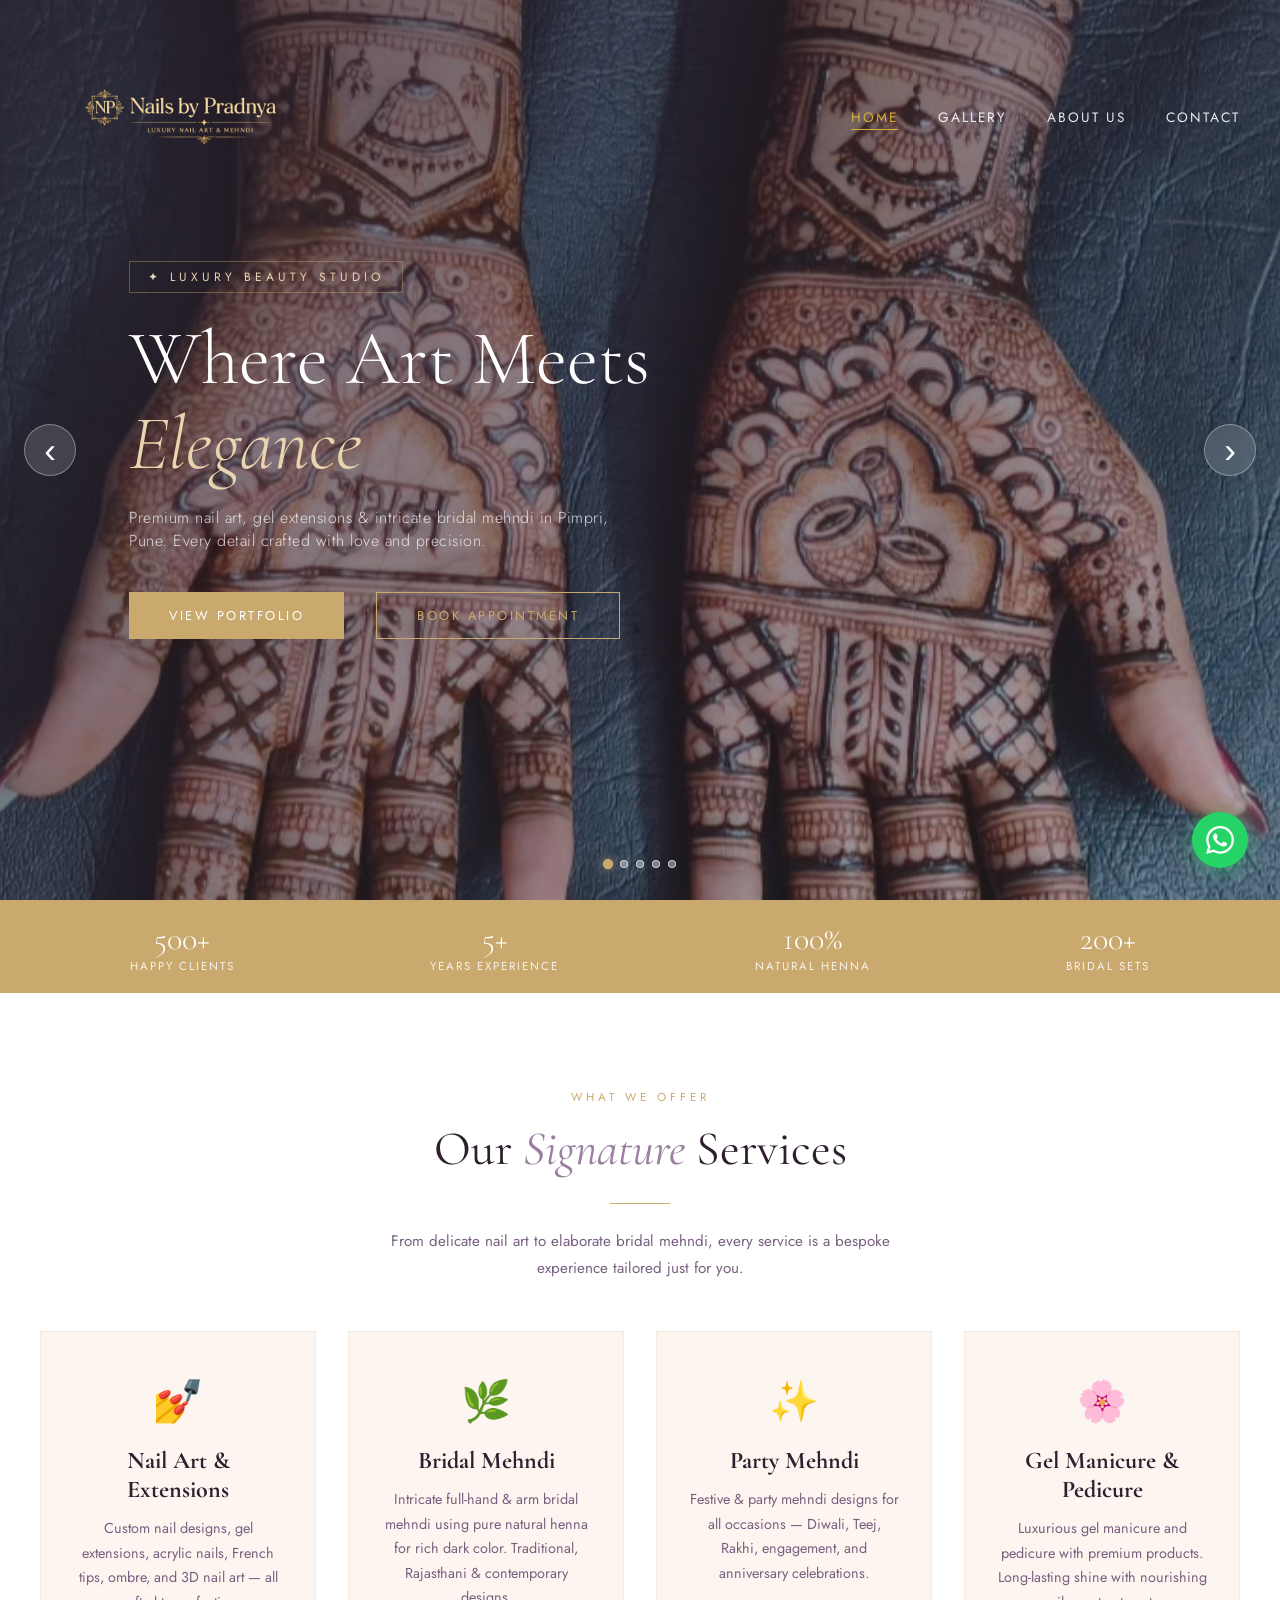
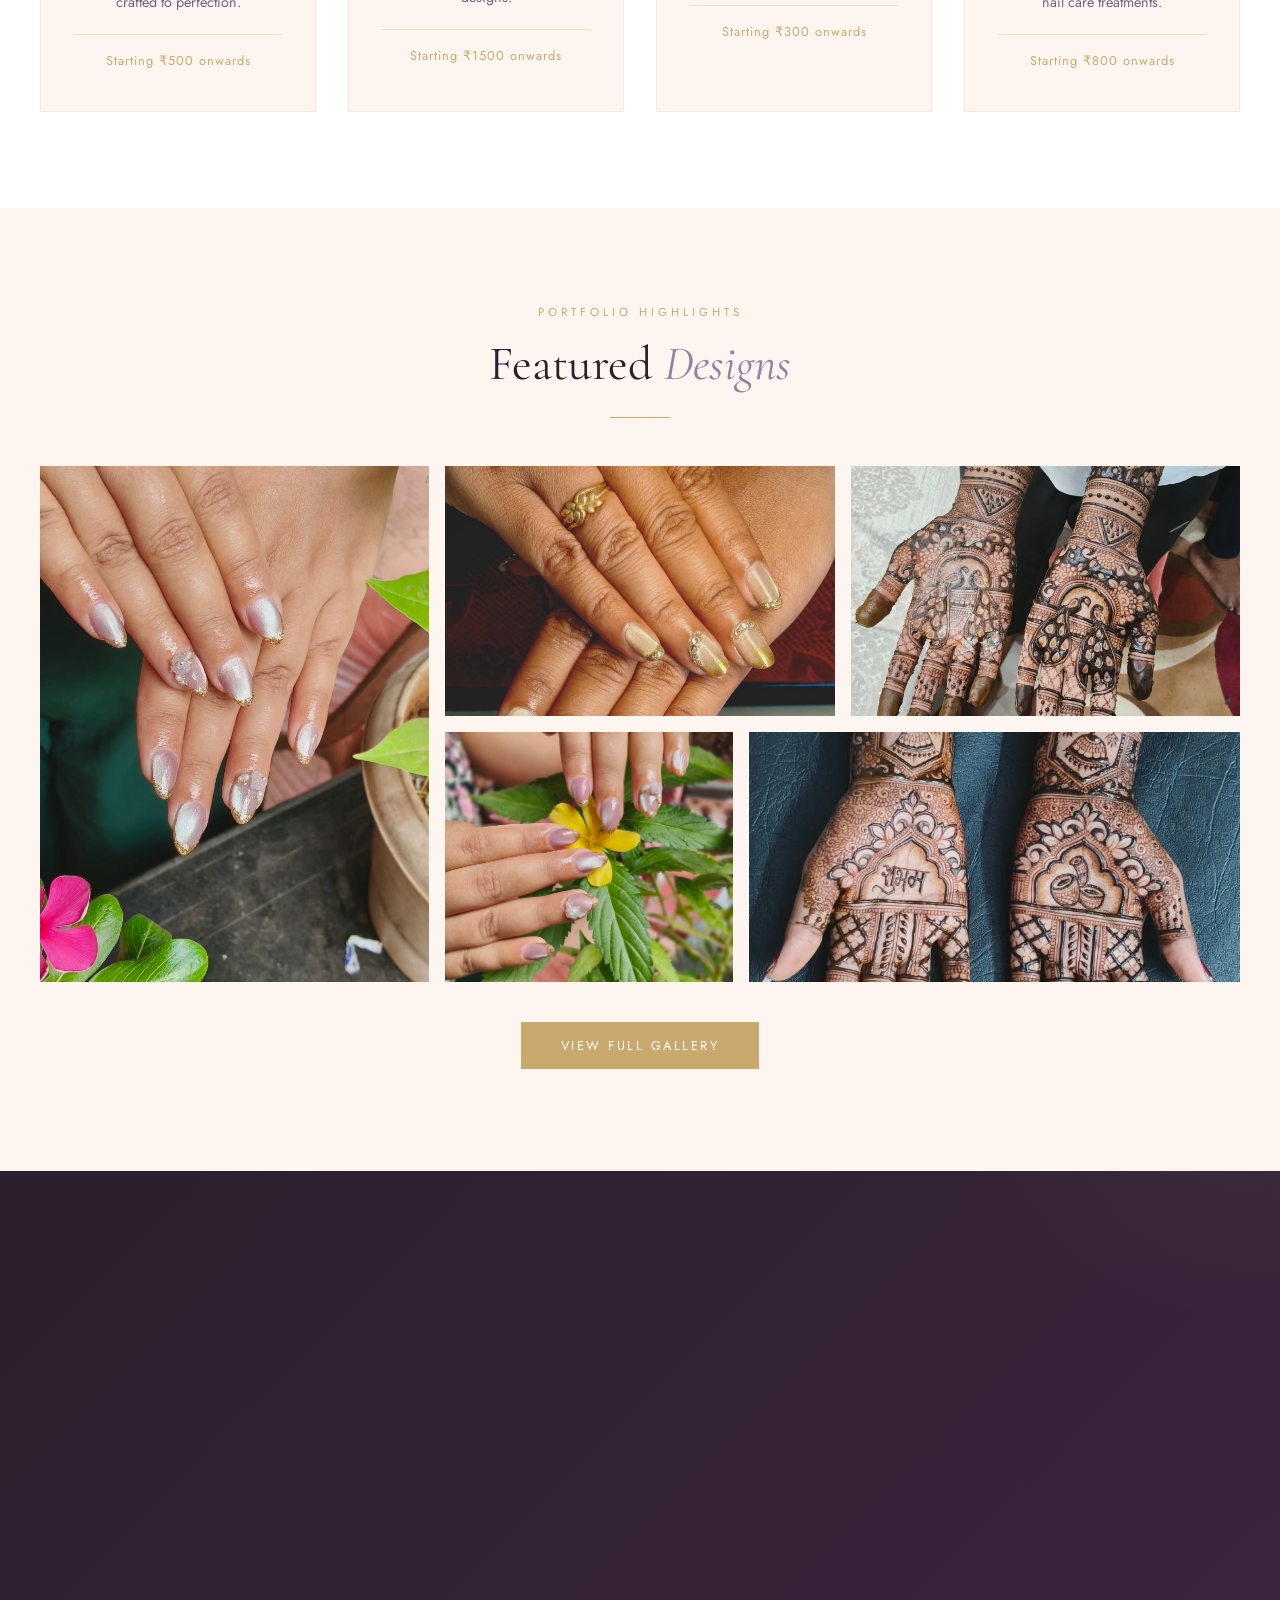
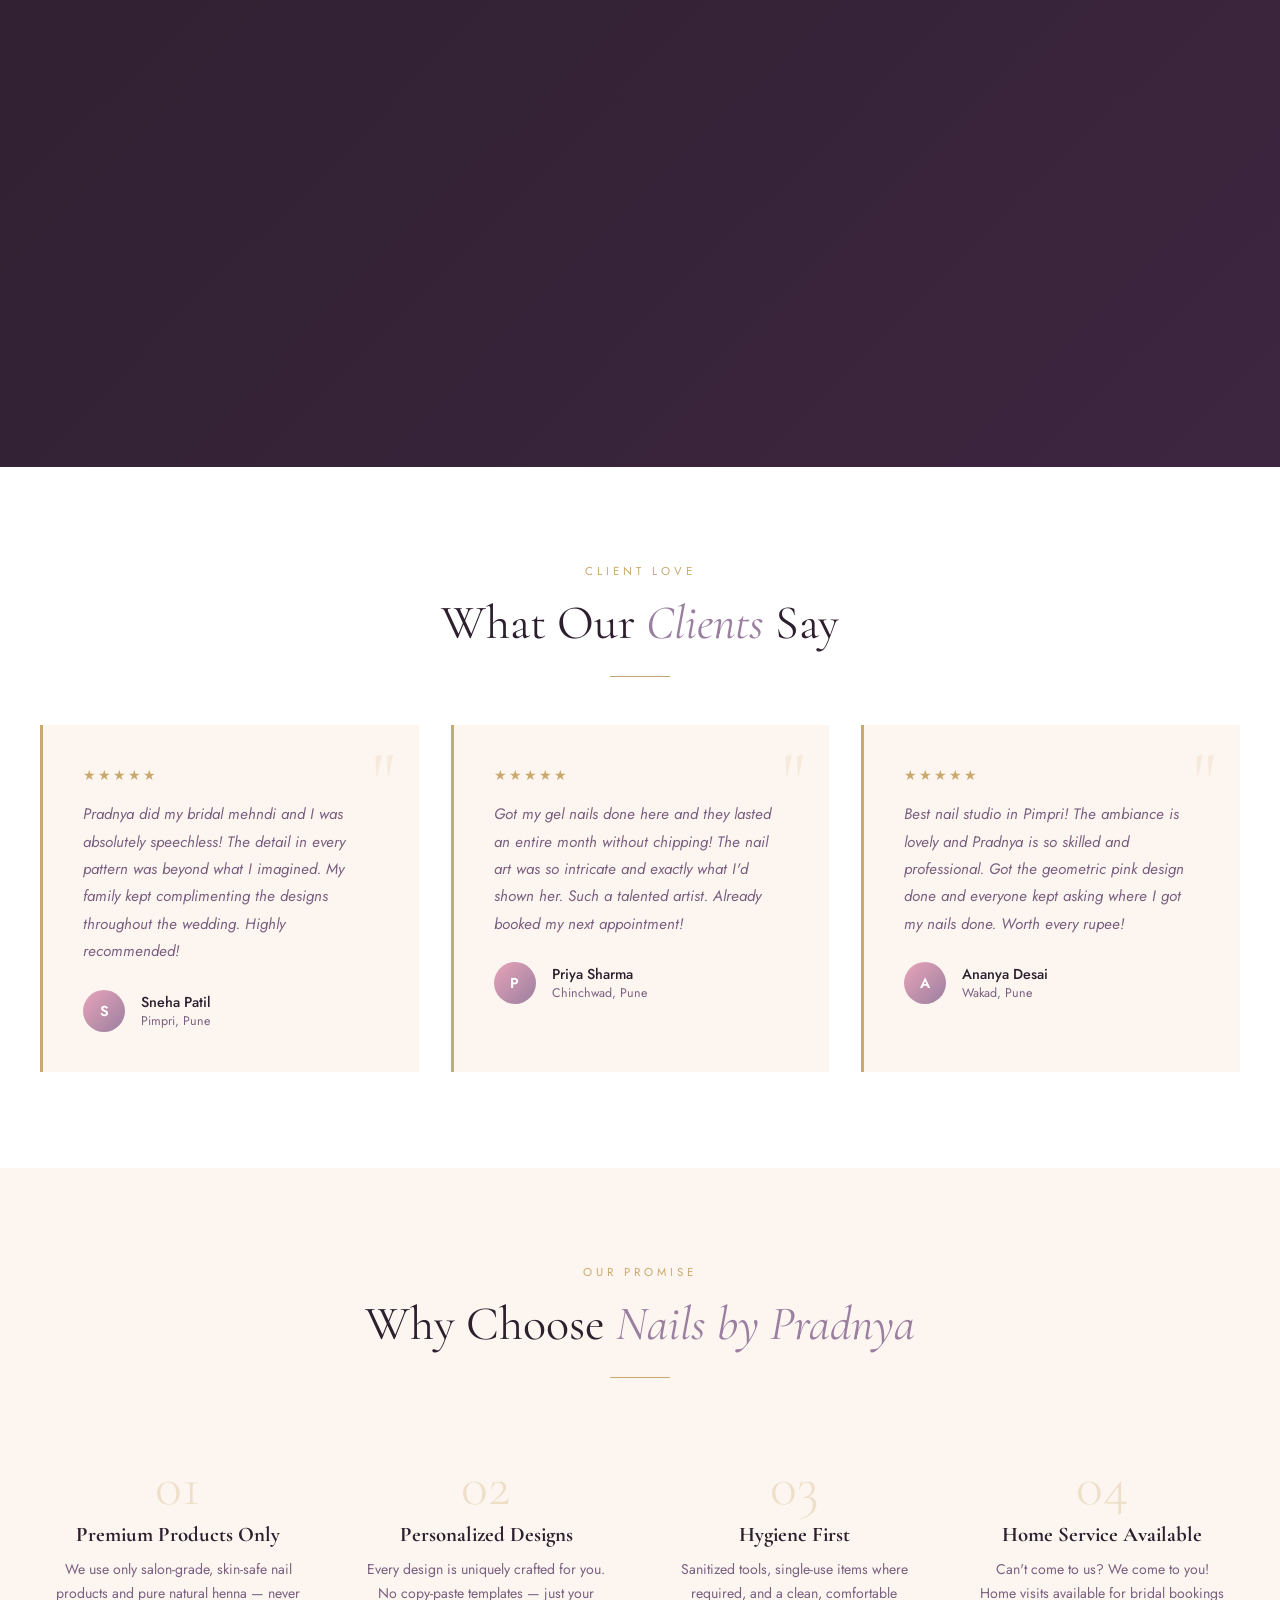
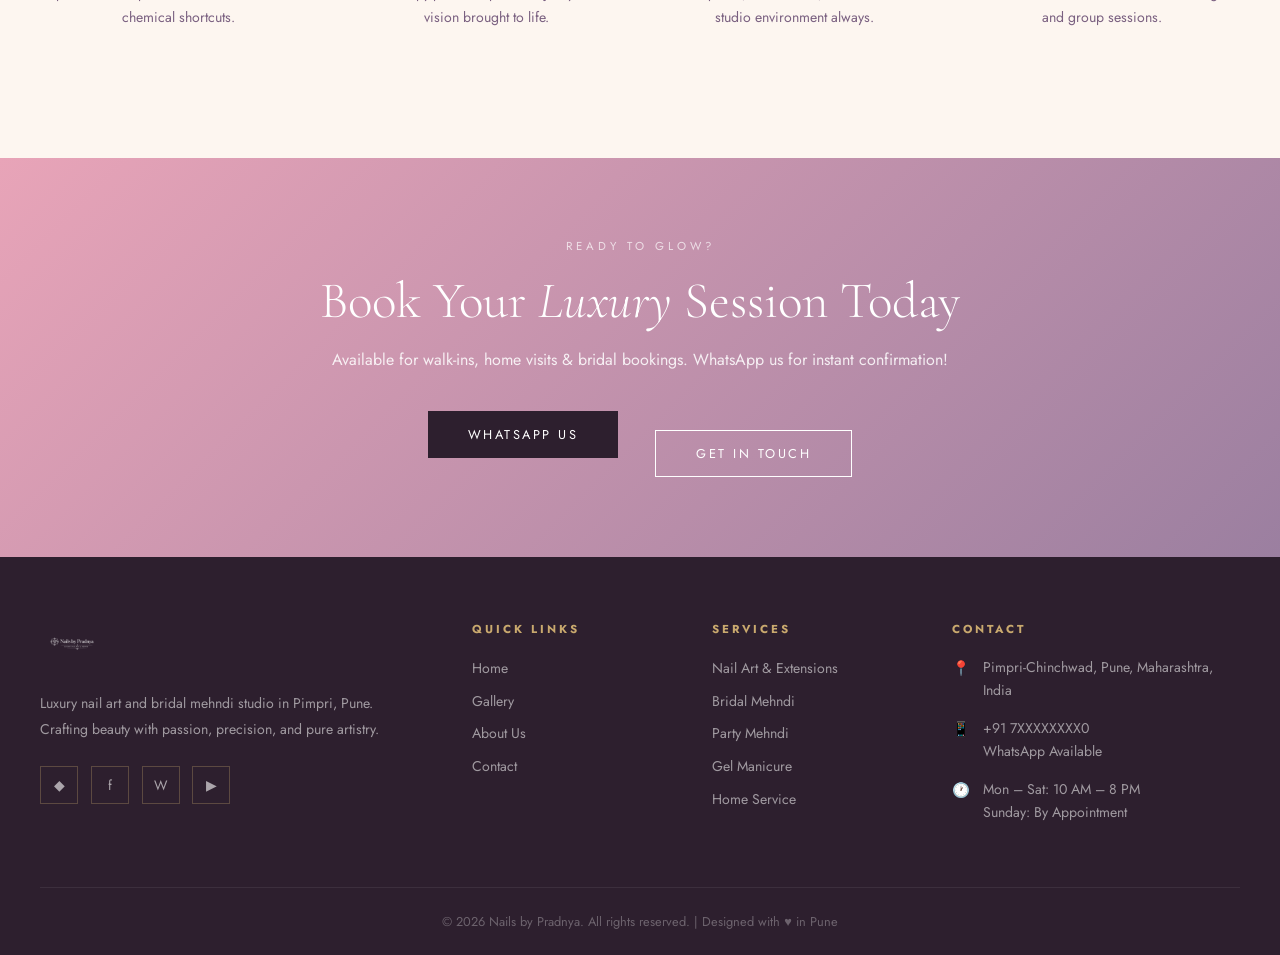
==== commit 446ba20c: "added new logo" ====
--- a/index.html
+++ b/index.html
@@ -1,10 +1,12 @@
 <!DOCTYPE html>
 <html lang="en">
+
 <head>
   <meta charset="UTF-8" />
   <meta name="viewport" content="width=device-width, initial-scale=1.0" />
   <title>Nails by Pradnya | Luxury Nail Art & Mehndi — Pimpri, Pune</title>
-  <meta name="description" content="Premium nail art, gel extensions, and bridal mehndi services in Pimpri, Pune. Experience luxury beauty with Nails by Pradnya." />
+  <meta name="description"
+    content="Premium nail art, gel extensions, and bridal mehndi services in Pimpri, Pune. Experience luxury beauty with Nails by Pradnya." />
   <meta name="keywords" content="nail art Pune, mehndi Pimpri, bridal mehndi Pune, gel nails Pimpri, nail salon Pune" />
   <meta property="og:title" content="Nails by Pradnya | Luxury Nail Art & Mehndi" />
   <meta property="og:description" content="Premium nail art and bridal mehndi in Pimpri, Pune." />
@@ -12,368 +14,392 @@
   <link rel="stylesheet" href="assets/css/style.css" />
   <link rel="preconnect" href="https://fonts.googleapis.com" />
 </head>
+
 <body>
 
-<!-- PRELOADER -->
-<div id="preloader">
-  <div class="loader-ring"></div>
-  <div class="loader-text">NAILS BY PRADNYA</div>
-</div>
-
-<!-- NAVBAR -->
-<nav>
-  <div class="nav-inner">
-    <a class="nav-logo" href="index.html">
-      <img src="assets/images/logo.png" alt="Nails by Pradnya Logo" />
-    </a>
-    <ul class="nav-links">
-      <li><a href="index.html" class="active">Home</a></li>
-      <li><a href="gallery.html">Gallery</a></li>
-      <li><a href="about.html">About Us</a></li>
-      <li><a href="contact.html">Contact</a></li>
-    </ul>
-    <div class="hamburger" id="hamburger">
-      <span></span><span></span><span></span>
-    </div>
+  <!-- PRELOADER -->
+  <div id="preloader">
+    <div class="loader-ring"></div>
+    <div class="loader-text">NAILS BY PRADNYA</div>
   </div>
-</nav>
-
-<!-- MOBILE MENU -->
-<div class="mobile-menu" id="mobileMenu">
-  <button class="mobile-close" id="mobileClose">✕</button>
-  <a href="index.html">Home</a>
-  <a href="gallery.html">Gallery</a>
-  <a href="about.html">About Us</a>
-  <a href="contact.html">Contact</a>
-</div>
-
-<!-- HERO SECTION -->
-<section class="hero">
-  <div class="hero-slider">
-    <div class="hero-slide active">
-      <img src="assets/images/new-mehndi-arch-both.jpg" alt="Bridal Mehndi — Both Arms" loading="eager" />
-      <div class="hero-overlay"></div>
-    </div>
-    <div class="hero-slide">
-      <img src="assets/images/new-nail-pearl-pink.jpg" alt="Pearl Pink Nail Art" loading="lazy" />
-      <div class="hero-overlay"></div>
-    </div>
-    <div class="hero-slide">
-      <img src="assets/images/new-mehndi-crossed-arms.jpg" alt="Intricate Bridal Mehndi" loading="lazy" />
-      <div class="hero-overlay"></div>
-    </div>
-    <div class="hero-slide">
-      <img src="assets/images/new-nail-gold-gems.jpg" alt="Gold Gem Nail Art" loading="lazy" />
-      <div class="hero-overlay"></div>
-    </div>
-    <div class="hero-slide">
-      <img src="assets/images/new-mehndi-palms-up.jpg" alt="Bridal Mehndi Palms" loading="lazy" />
-      <div class="hero-overlay"></div>
-    </div>
-  </div>
-  <div class="hero-content">
-    <div class="hero-tag">✦ Luxury Beauty Studio</div>
-    <h1>Where Art Meets <em>Elegance</em></h1>
-    <p>Premium nail art, gel extensions & intricate bridal mehndi in Pimpri, Pune. Every detail crafted with love and precision.</p>
-    <div style="display:flex; flex-wrap:wrap; gap:1rem; align-items:center;">
-      <a href="gallery.html" class="btn-primary">View Portfolio</a>
-      <a href="contact.html" class="btn-outline">Book Appointment</a>
-    </div>
-  </div>
-  <div class="hero-dots">
-    <span class="hero-dot active"></span>
-    <span class="hero-dot"></span>
-    <span class="hero-dot"></span>
-    <span class="hero-dot"></span>
-    <span class="hero-dot"></span>
-  </div>
-  <!-- Slide arrows -->
-  <button class="hero-arrow hero-arrow-prev" id="heroPrev">&#8249;</button>
-  <button class="hero-arrow hero-arrow-next" id="heroNext">&#8250;</button>
-</section>
-
-<!-- STATS STRIP -->
-<div style="background: var(--gold); padding: 1.2rem 2rem;">
-  <div class="container" style="display:flex; justify-content:space-around; flex-wrap:wrap; gap:1rem;">
-    <div style="text-align:center; color:white;">
-      <div style="font-family:'Cormorant Garamond',serif;font-size:2rem;font-weight:300;">500+</div>
-      <div style="font-size:0.72rem;letter-spacing:2px;text-transform:uppercase;opacity:0.85;">Happy Clients</div>
-    </div>
-    <div style="text-align:center; color:white;">
-      <div style="font-family:'Cormorant Garamond',serif;font-size:2rem;font-weight:300;">5+</div>
-      <div style="font-size:0.72rem;letter-spacing:2px;text-transform:uppercase;opacity:0.85;">Years Experience</div>
-    </div>
-    <div style="text-align:center; color:white;">
-      <div style="font-family:'Cormorant Garamond',serif;font-size:2rem;font-weight:300;">100%</div>
-      <div style="font-size:0.72rem;letter-spacing:2px;text-transform:uppercase;opacity:0.85;">Natural Henna</div>
-    </div>
-    <div style="text-align:center; color:white;">
-      <div style="font-family:'Cormorant Garamond',serif;font-size:2rem;font-weight:300;">200+</div>
-      <div style="font-size:0.72rem;letter-spacing:2px;text-transform:uppercase;opacity:0.85;">Bridal Sets</div>
-    </div>
-  </div>
-</div>
-
-<!-- SERVICES SECTION -->
-<section class="services">
-  <div class="container">
-    <div class="text-center fade-up">
-      <div class="section-label">What We Offer</div>
-      <h2 class="section-title">Our <em>Signature</em> Services</h2>
-      <div class="section-divider"></div>
-      <p style="max-width:550px;margin:0 auto;color:var(--text-light);font-size:0.95rem;line-height:1.8;">From delicate nail art to elaborate bridal mehndi, every service is a bespoke experience tailored just for you.</p>
-    </div>
-    <div class="services-grid" style="margin-top:3rem;">
-      <div class="service-card fade-up">
-        <span class="service-icon">💅</span>
-        <h3>Nail Art & Extensions</h3>
-        <p>Custom nail designs, gel extensions, acrylic nails, French tips, ombre, and 3D nail art — all crafted to perfection.</p>
-        <span class="service-price">Starting ₹500 onwards</span>
-      </div>
-      <div class="service-card fade-up" style="transition-delay:0.1s">
-        <span class="service-icon">🌿</span>
-        <h3>Bridal Mehndi</h3>
-        <p>Intricate full-hand & arm bridal mehndi using pure natural henna for rich dark color. Traditional, Rajasthani & contemporary designs.</p>
-        <span class="service-price">Starting ₹1500 onwards</span>
-      </div>
-      <div class="service-card fade-up" style="transition-delay:0.2s">
-        <span class="service-icon">✨</span>
-        <h3>Party Mehndi</h3>
-        <p>Festive & party mehndi designs for all occasions — Diwali, Teej, Rakhi, engagement, and anniversary celebrations.</p>
-        <span class="service-price">Starting ₹300 onwards</span>
-      </div>
-      <div class="service-card fade-up" style="transition-delay:0.3s">
-        <span class="service-icon">🌸</span>
-        <h3>Gel Manicure & Pedicure</h3>
-        <p>Luxurious gel manicure and pedicure with premium products. Long-lasting shine with nourishing nail care treatments.</p>
-        <span class="service-price">Starting ₹800 onwards</span>
-      </div>
-    </div>
-  </div>
-</section>
-
-<!-- FEATURED NAIL DESIGNS -->
-<section class="featured">
-  <div class="container">
-    <div class="text-center fade-up">
-      <div class="section-label">Portfolio Highlights</div>
-      <h2 class="section-title">Featured <em>Designs</em></h2>
-      <div class="section-divider"></div>
-    </div>
-    <div class="feat-grid fade-up">
-      <div class="feat-item feat-1">
-        <img src="assets/images/new-nail-pearl-pink.jpg" alt="Pearl Pink Bridal Nails" loading="lazy" />
-        <div class="feat-overlay"><span>Pearl Bridal</span></div>
-      </div>
-      <div class="feat-item feat-2">
-        <img src="assets/images/new-nail-gold-gems.jpg" alt="Gold Gem Nail Design" loading="lazy" />
-        <div class="feat-overlay"><span>Gold Gems</span></div>
-      </div>
-      <div class="feat-item feat-3">
-        <img src="assets/images/new-mehndi-bridal-both.jpg" alt="Bridal Mehndi Both Arms" loading="lazy" />
-        <div class="feat-overlay"><span>Bridal Mehndi</span></div>
-      </div>
-      <div class="feat-item feat-4">
-        <img src="assets/images/new-nail-blush-flower.jpg" alt="Blush Flower Nail Art" loading="lazy" />
-        <div class="feat-overlay"><span>Blush & Flower</span></div>
-      </div>
-      <div class="feat-item feat-5">
-        <img src="assets/images/new-mehndi-arch-both.jpg" alt="Full Bridal Mehndi" loading="lazy" />
-        <div class="feat-overlay"><span>Full Bridal Set</span></div>
-      </div>
-    </div>
-    <div class="text-center" style="margin-top:2.5rem;">
-      <a href="gallery.html" class="btn-primary">View Full Gallery</a>
-    </div>
-  </div>
-</section>
-
-<!-- MEHNDI SHOWCASE -->
-<section class="mehndi-section">
-  <div class="container">
-    <div class="mehndi-inner">
-      <div class="mehndi-images fade-left">
-        <img class="mehndi-img-main" src="assets/images/new-mehndi-crossed-arms.jpg" alt="Bridal full arm mehndi" loading="lazy" />
-        <img class="mehndi-img-accent" src="assets/images/new-mehndi-elegant-green.jpg" alt="Mehndi elegant design" loading="lazy" />
-      </div>
-      <div class="mehndi-content fade-right">
-        <div class="section-label" style="color:var(--gold-light);">The Art of Mehndi</div>
-        <h2 class="section-title">Bridal <em>Mehndi</em><br>That Tells Your Story</h2>
-        <div class="section-divider"></div>
-        <p>Each bridal mehndi design is a canvas that narrates your love story. From delicate Arabic patterns to elaborate Rajasthani full-arm designs, we bring your vision to life with pure, natural henna.</p>
-        <p>Our mehndi leaves a rich, deep brown stain that lasts 2–3 weeks — ensuring you look radiant on your wedding day and beyond.</p>
-        <ul class="mehndi-list">
-          <li>Bridal Full Hand & Arm Mehndi</li>
-          <li>Arabic & Moroccan Patterns</li>
-          <li>Rajasthani Traditional Designs</li>
-          <li>Contemporary Fusion Styles</li>
-          <li>100% Pure Natural Henna</li>
-          <li>Customized Name & Portrait Mehndi</li>
-        </ul>
-        <a href="contact.html" class="btn-primary">Book Bridal Consultation</a>
-      </div>
-    </div>
-  </div>
-</section>
-
-<!-- TESTIMONIALS -->
-<section class="testimonials">
-  <div class="container">
-    <div class="text-center fade-up">
-      <div class="section-label">Client Love</div>
-      <h2 class="section-title">What Our <em>Clients</em> Say</h2>
-      <div class="section-divider"></div>
-    </div>
-    <div class="testi-grid">
-      <div class="testi-card fade-up">
-        <div class="testi-stars">★★★★★</div>
-        <p>Pradnya did my bridal mehndi and I was absolutely speechless! The detail in every pattern was beyond what I imagined. My family kept complimenting the designs throughout the wedding. Highly recommended!</p>
-        <div class="testi-author">
-          <div class="testi-avatar">S</div>
-          <div>
-            <div class="testi-name">Sneha Patil</div>
-            <div class="testi-loc">Pimpri, Pune</div>
-          </div>
-        </div>
-      </div>
-      <div class="testi-card fade-up" style="transition-delay:0.1s">
-        <div class="testi-stars">★★★★★</div>
-        <p>Got my gel nails done here and they lasted an entire month without chipping! The nail art was so intricate and exactly what I'd shown her. Such a talented artist. Already booked my next appointment!</p>
-        <div class="testi-author">
-          <div class="testi-avatar">P</div>
-          <div>
-            <div class="testi-name">Priya Sharma</div>
-            <div class="testi-loc">Chinchwad, Pune</div>
-          </div>
-        </div>
-      </div>
-      <div class="testi-card fade-up" style="transition-delay:0.2s">
-        <div class="testi-stars">★★★★★</div>
-        <p>Best nail studio in Pimpri! The ambiance is lovely and Pradnya is so skilled and professional. Got the geometric pink design done and everyone kept asking where I got my nails done. Worth every rupee!</p>
-        <div class="testi-author">
-          <div class="testi-avatar">A</div>
-          <div>
-            <div class="testi-name">Ananya Desai</div>
-            <div class="testi-loc">Wakad, Pune</div>
-          </div>
-        </div>
-      </div>
-    </div>
-  </div>
-</section>
-
-<!-- WHY CHOOSE US -->
-<section class="why-us">
-  <div class="container">
-    <div class="text-center fade-up">
-      <div class="section-label">Our Promise</div>
-      <h2 class="section-title">Why Choose <em>Nails by Pradnya</em></h2>
-      <div class="section-divider"></div>
-    </div>
-    <div class="why-grid">
-      <div class="why-item fade-up">
-        <div class="why-num">01</div>
-        <h4>Premium Products Only</h4>
-        <p>We use only salon-grade, skin-safe nail products and pure natural henna — never chemical shortcuts.</p>
-      </div>
-      <div class="why-item fade-up" style="transition-delay:0.1s">
-        <div class="why-num">02</div>
-        <h4>Personalized Designs</h4>
-        <p>Every design is uniquely crafted for you. No copy-paste templates — just your vision brought to life.</p>
-      </div>
-      <div class="why-item fade-up" style="transition-delay:0.2s">
-        <div class="why-num">03</div>
-        <h4>Hygiene First</h4>
-        <p>Sanitized tools, single-use items where required, and a clean, comfortable studio environment always.</p>
-      </div>
-      <div class="why-item fade-up" style="transition-delay:0.3s">
-        <div class="why-num">04</div>
-        <h4>Home Service Available</h4>
-        <p>Can't come to us? We come to you! Home visits available for bridal bookings and group sessions.</p>
-      </div>
-    </div>
-  </div>
-</section>
-
-<!-- CTA SECTION -->
-<section class="cta-section">
-  <div class="fade-up">
-    <div style="font-size:0.72rem;letter-spacing:4px;text-transform:uppercase;color:rgba(255,255,255,0.7);margin-bottom:1rem;">Ready to Glow?</div>
-    <h2>Book Your <em style="font-style:italic;">Luxury</em> Session Today</h2>
-    <p>Available for walk-ins, home visits & bridal bookings. WhatsApp us for instant confirmation!</p>
-    <a href="https://wa.me/917xxxxxxxxx" target="_blank" class="btn-primary" style="background:var(--dark);margin-right:1rem;">WhatsApp Us</a>
-    <a href="contact.html" class="btn-outline" style="border-color:white;color:white;">Get in Touch</a>
-  </div>
-</section>
-
-<!-- FOOTER -->
-<footer>
-  <div class="footer-grid">
-    <div class="footer-brand">
-      <img src="assets/images/logo.png" alt="Nails by Pradnya" />
-      <p>Luxury nail art and bridal mehndi studio in Pimpri, Pune. Crafting beauty with passion, precision, and pure artistry.</p>
-      <div class="footer-social">
-        <a href="#" class="social-icon" aria-label="Instagram">&#9670;</a>
-        <a href="#" class="social-icon" aria-label="Facebook">f</a>
-        <a href="#" class="social-icon" aria-label="WhatsApp">W</a>
-        <a href="#" class="social-icon" aria-label="YouTube">▶</a>
-      </div>
-    </div>
-    <div class="footer-col">
-      <h5>Quick Links</h5>
-      <ul>
-        <li><a href="index.html">Home</a></li>
+
+  <!-- NAVBAR -->
+  <nav>
+    <div class="nav-inner">
+      <a class="nav-logo" href="index.html">
+        <img src="assets/images/logo.png" alt="Nails by Pradnya Logo" class="logo-main" />
+        <div class="logo-scrolled">
+          <span class="logo-icon">✦</span>
+          <span class="logo-text">Nails by Pradnya</span>
+        </div>
+      </a>
+      <ul class="nav-links">
+        <li><a href="index.html" class="active">Home</a></li>
         <li><a href="gallery.html">Gallery</a></li>
         <li><a href="about.html">About Us</a></li>
         <li><a href="contact.html">Contact</a></li>
       </ul>
-    </div>
-    <div class="footer-col">
-      <h5>Services</h5>
-      <ul>
-        <li><a href="#">Nail Art & Extensions</a></li>
-        <li><a href="#">Bridal Mehndi</a></li>
-        <li><a href="#">Party Mehndi</a></li>
-        <li><a href="#">Gel Manicure</a></li>
-        <li><a href="#">Home Service</a></li>
-      </ul>
-    </div>
-    <div class="footer-col">
-      <h5>Contact</h5>
-      <div class="footer-contact-item">
-        <span class="icon">📍</span>
-        <p>Pimpri-Chinchwad, Pune, Maharashtra, India</p>
-      </div>
-      <div class="footer-contact-item">
-        <span class="icon">📱</span>
-        <p>+91 7XXXXXXXX0<br>WhatsApp Available</p>
-      </div>
-      <div class="footer-contact-item">
-        <span class="icon">🕐</span>
-        <p>Mon – Sat: 10 AM – 8 PM<br>Sunday: By Appointment</p>
-      </div>
-    </div>
+      <div class="hamburger" id="hamburger">
+        <span></span><span></span><span></span>
+      </div>
+    </div>
+  </nav>
+
+  <!-- MOBILE MENU -->
+  <div class="mobile-menu" id="mobileMenu">
+    <button class="mobile-close" id="mobileClose">✕</button>
+    <a href="index.html">Home</a>
+    <a href="gallery.html">Gallery</a>
+    <a href="about.html">About Us</a>
+    <a href="contact.html">Contact</a>
   </div>
-  <div class="footer-bottom">
-    <p>© 2026 Nails by Pradnya. All rights reserved. | Designed with ♥ in Pune</p>
+
+  <!-- HERO SECTION -->
+  <section class="hero">
+    <div class="hero-slider">
+      <div class="hero-slide active">
+        <img src="assets/images/new-mehndi-arch-both.jpg" alt="Bridal Mehndi — Both Arms" loading="eager" />
+        <div class="hero-overlay"></div>
+      </div>
+      <div class="hero-slide">
+        <img src="assets/images/new-nail-pearl-pink.jpg" alt="Pearl Pink Nail Art" loading="lazy" />
+        <div class="hero-overlay"></div>
+      </div>
+      <div class="hero-slide">
+        <img src="assets/images/new-mehndi-crossed-arms.jpg" alt="Intricate Bridal Mehndi" loading="lazy" />
+        <div class="hero-overlay"></div>
+      </div>
+      <div class="hero-slide">
+        <img src="assets/images/new-nail-gold-gems.jpg" alt="Gold Gem Nail Art" loading="lazy" />
+        <div class="hero-overlay"></div>
+      </div>
+      <div class="hero-slide">
+        <img src="assets/images/new-mehndi-palms-up.jpg" alt="Bridal Mehndi Palms" loading="lazy" />
+        <div class="hero-overlay"></div>
+      </div>
+    </div>
+    <div class="hero-content">
+      <div class="hero-tag">✦ Luxury Beauty Studio</div>
+      <h1>Where Art Meets <em>Elegance</em></h1>
+      <p>Premium nail art, gel extensions & intricate bridal mehndi in Pimpri, Pune. Every detail crafted with love and
+        precision.</p>
+      <div style="display:flex; flex-wrap:wrap; gap:1rem; align-items:center;">
+        <a href="gallery.html" class="btn-primary">View Portfolio</a>
+        <a href="contact.html" class="btn-outline">Book Appointment</a>
+      </div>
+    </div>
+    <div class="hero-dots">
+      <span class="hero-dot active"></span>
+      <span class="hero-dot"></span>
+      <span class="hero-dot"></span>
+      <span class="hero-dot"></span>
+      <span class="hero-dot"></span>
+    </div>
+    <!-- Slide arrows -->
+    <button class="hero-arrow hero-arrow-prev" id="heroPrev">&#8249;</button>
+    <button class="hero-arrow hero-arrow-next" id="heroNext">&#8250;</button>
+  </section>
+
+  <!-- STATS STRIP -->
+  <div style="background: var(--gold); padding: 1.2rem 2rem;">
+    <div class="container" style="display:flex; justify-content:space-around; flex-wrap:wrap; gap:1rem;">
+      <div style="text-align:center; color:white;">
+        <div style="font-family:'Cormorant Garamond',serif;font-size:2rem;font-weight:300;">500+</div>
+        <div style="font-size:0.72rem;letter-spacing:2px;text-transform:uppercase;opacity:0.85;">Happy Clients</div>
+      </div>
+      <div style="text-align:center; color:white;">
+        <div style="font-family:'Cormorant Garamond',serif;font-size:2rem;font-weight:300;">5+</div>
+        <div style="font-size:0.72rem;letter-spacing:2px;text-transform:uppercase;opacity:0.85;">Years Experience</div>
+      </div>
+      <div style="text-align:center; color:white;">
+        <div style="font-family:'Cormorant Garamond',serif;font-size:2rem;font-weight:300;">100%</div>
+        <div style="font-size:0.72rem;letter-spacing:2px;text-transform:uppercase;opacity:0.85;">Natural Henna</div>
+      </div>
+      <div style="text-align:center; color:white;">
+        <div style="font-family:'Cormorant Garamond',serif;font-size:2rem;font-weight:300;">200+</div>
+        <div style="font-size:0.72rem;letter-spacing:2px;text-transform:uppercase;opacity:0.85;">Bridal Sets</div>
+      </div>
+    </div>
   </div>
-</footer>
-
-<!-- WHATSAPP FLOAT -->
-<a href="https://wa.me/917xxxxxxxxx" target="_blank" class="whatsapp-float" aria-label="Chat on WhatsApp">
-  <svg viewBox="0 0 24 24" xmlns="http://www.w3.org/2000/svg">
-    <path d="M17.472 14.382c-.297-.149-1.758-.867-2.03-.967-.273-.099-.471-.148-.67.15-.197.297-.767.966-.94 1.164-.173.199-.347.223-.644.075-.297-.15-1.255-.463-2.39-1.475-.883-.788-1.48-1.761-1.653-2.059-.173-.297-.018-.458.13-.606.134-.133.298-.347.446-.52.149-.174.198-.298.298-.497.099-.198.05-.371-.025-.52-.075-.149-.669-1.612-.916-2.207-.242-.579-.487-.5-.669-.51-.173-.008-.371-.01-.57-.01-.198 0-.52.074-.792.372-.272.297-1.04 1.016-1.04 2.479 0 1.462 1.065 2.875 1.213 3.074.149.198 2.096 3.2 5.077 4.487.709.306 1.262.489 1.694.625.712.227 1.36.195 1.871.118.571-.085 1.758-.719 2.006-1.413.248-.694.248-1.289.173-1.413-.074-.124-.272-.198-.57-.347m-5.421 7.403h-.004a9.87 9.87 0 01-5.031-1.378l-.361-.214-3.741.982.998-3.648-.235-.374a9.86 9.86 0 01-1.51-5.26c.001-5.45 4.436-9.884 9.888-9.884 2.64 0 5.122 1.03 6.988 2.898a9.825 9.825 0 012.893 6.994c-.003 5.45-4.437 9.884-9.885 9.884m8.413-18.297A11.815 11.815 0 0012.05 0C5.495 0 .16 5.335.157 11.892c0 2.096.547 4.142 1.588 5.945L.057 24l6.305-1.654a11.882 11.882 0 005.683 1.448h.005c6.554 0 11.89-5.335 11.893-11.893a11.821 11.821 0 00-3.48-8.413z"/>
-  </svg>
-</a>
-
-<!-- LIGHTBOX -->
-<div class="lightbox" id="lightbox">
-  <button class="lightbox-close">✕</button>
-  <button class="lightbox-prev">‹</button>
-  <img id="lightbox-img" src="" alt="" />
-  <button class="lightbox-next">›</button>
-</div>
-
-<script src="assets/js/main.js"></script>
+
+  <!-- SERVICES SECTION -->
+  <section class="services">
+    <div class="container">
+      <div class="text-center fade-up">
+        <div class="section-label">What We Offer</div>
+        <h2 class="section-title">Our <em>Signature</em> Services</h2>
+        <div class="section-divider"></div>
+        <p style="max-width:550px;margin:0 auto;color:var(--text-light);font-size:0.95rem;line-height:1.8;">From
+          delicate nail art to elaborate bridal mehndi, every service is a bespoke experience tailored just for you.</p>
+      </div>
+      <div class="services-grid" style="margin-top:3rem;">
+        <div class="service-card fade-up">
+          <span class="service-icon">💅</span>
+          <h3>Nail Art & Extensions</h3>
+          <p>Custom nail designs, gel extensions, acrylic nails, French tips, ombre, and 3D nail art — all crafted to
+            perfection.</p>
+          <span class="service-price">Starting ₹500 onwards</span>
+        </div>
+        <div class="service-card fade-up" style="transition-delay:0.1s">
+          <span class="service-icon">🌿</span>
+          <h3>Bridal Mehndi</h3>
+          <p>Intricate full-hand & arm bridal mehndi using pure natural henna for rich dark color. Traditional,
+            Rajasthani & contemporary designs.</p>
+          <span class="service-price">Starting ₹1500 onwards</span>
+        </div>
+        <div class="service-card fade-up" style="transition-delay:0.2s">
+          <span class="service-icon">✨</span>
+          <h3>Party Mehndi</h3>
+          <p>Festive & party mehndi designs for all occasions — Diwali, Teej, Rakhi, engagement, and anniversary
+            celebrations.</p>
+          <span class="service-price">Starting ₹300 onwards</span>
+        </div>
+        <div class="service-card fade-up" style="transition-delay:0.3s">
+          <span class="service-icon">🌸</span>
+          <h3>Gel Manicure & Pedicure</h3>
+          <p>Luxurious gel manicure and pedicure with premium products. Long-lasting shine with nourishing nail care
+            treatments.</p>
+          <span class="service-price">Starting ₹800 onwards</span>
+        </div>
+      </div>
+    </div>
+  </section>
+
+  <!-- FEATURED NAIL DESIGNS -->
+  <section class="featured">
+    <div class="container">
+      <div class="text-center fade-up">
+        <div class="section-label">Portfolio Highlights</div>
+        <h2 class="section-title">Featured <em>Designs</em></h2>
+        <div class="section-divider"></div>
+      </div>
+      <div class="feat-grid fade-up">
+        <div class="feat-item feat-1">
+          <img src="assets/images/new-nail-pearl-pink.jpg" alt="Pearl Pink Bridal Nails" loading="lazy" />
+          <div class="feat-overlay"><span>Pearl Bridal</span></div>
+        </div>
+        <div class="feat-item feat-2">
+          <img src="assets/images/new-nail-gold-gems.jpg" alt="Gold Gem Nail Design" loading="lazy" />
+          <div class="feat-overlay"><span>Gold Gems</span></div>
+        </div>
+        <div class="feat-item feat-3">
+          <img src="assets/images/new-mehndi-bridal-both.jpg" alt="Bridal Mehndi Both Arms" loading="lazy" />
+          <div class="feat-overlay"><span>Bridal Mehndi</span></div>
+        </div>
+        <div class="feat-item feat-4">
+          <img src="assets/images/new-nail-blush-flower.jpg" alt="Blush Flower Nail Art" loading="lazy" />
+          <div class="feat-overlay"><span>Blush & Flower</span></div>
+        </div>
+        <div class="feat-item feat-5">
+          <img src="assets/images/new-mehndi-arch-both.jpg" alt="Full Bridal Mehndi" loading="lazy" />
+          <div class="feat-overlay"><span>Full Bridal Set</span></div>
+        </div>
+      </div>
+      <div class="text-center" style="margin-top:2.5rem;">
+        <a href="gallery.html" class="btn-primary">View Full Gallery</a>
+      </div>
+    </div>
+  </section>
+
+  <!-- MEHNDI SHOWCASE -->
+  <section class="mehndi-section">
+    <div class="container">
+      <div class="mehndi-inner">
+        <div class="mehndi-images fade-left">
+          <img class="mehndi-img-main" src="assets/images/new-mehndi-crossed-arms.jpg" alt="Bridal full arm mehndi"
+            loading="lazy" />
+          <img class="mehndi-img-accent" src="assets/images/new-mehndi-elegant-green.jpg" alt="Mehndi elegant design"
+            loading="lazy" />
+        </div>
+        <div class="mehndi-content fade-right">
+          <div class="section-label" style="color:var(--gold-light);">The Art of Mehndi</div>
+          <h2 class="section-title">Bridal <em>Mehndi</em><br>That Tells Your Story</h2>
+          <div class="section-divider"></div>
+          <p>Each bridal mehndi design is a canvas that narrates your love story. From delicate Arabic patterns to
+            elaborate Rajasthani full-arm designs, we bring your vision to life with pure, natural henna.</p>
+          <p>Our mehndi leaves a rich, deep brown stain that lasts 2–3 weeks — ensuring you look radiant on your wedding
+            day and beyond.</p>
+          <ul class="mehndi-list">
+            <li>Bridal Full Hand & Arm Mehndi</li>
+            <li>Arabic & Moroccan Patterns</li>
+            <li>Rajasthani Traditional Designs</li>
+            <li>Contemporary Fusion Styles</li>
+            <li>100% Pure Natural Henna</li>
+            <li>Customized Name & Portrait Mehndi</li>
+          </ul>
+          <a href="contact.html" class="btn-primary">Book Bridal Consultation</a>
+        </div>
+      </div>
+    </div>
+  </section>
+
+  <!-- TESTIMONIALS -->
+  <section class="testimonials">
+    <div class="container">
+      <div class="text-center fade-up">
+        <div class="section-label">Client Love</div>
+        <h2 class="section-title">What Our <em>Clients</em> Say</h2>
+        <div class="section-divider"></div>
+      </div>
+      <div class="testi-grid">
+        <div class="testi-card fade-up">
+          <div class="testi-stars">★★★★★</div>
+          <p>Pradnya did my bridal mehndi and I was absolutely speechless! The detail in every pattern was beyond what I
+            imagined. My family kept complimenting the designs throughout the wedding. Highly recommended!</p>
+          <div class="testi-author">
+            <div class="testi-avatar">S</div>
+            <div>
+              <div class="testi-name">Sneha Patil</div>
+              <div class="testi-loc">Pimpri, Pune</div>
+            </div>
+          </div>
+        </div>
+        <div class="testi-card fade-up" style="transition-delay:0.1s">
+          <div class="testi-stars">★★★★★</div>
+          <p>Got my gel nails done here and they lasted an entire month without chipping! The nail art was so intricate
+            and exactly what I'd shown her. Such a talented artist. Already booked my next appointment!</p>
+          <div class="testi-author">
+            <div class="testi-avatar">P</div>
+            <div>
+              <div class="testi-name">Priya Sharma</div>
+              <div class="testi-loc">Chinchwad, Pune</div>
+            </div>
+          </div>
+        </div>
+        <div class="testi-card fade-up" style="transition-delay:0.2s">
+          <div class="testi-stars">★★★★★</div>
+          <p>Best nail studio in Pimpri! The ambiance is lovely and Pradnya is so skilled and professional. Got the
+            geometric pink design done and everyone kept asking where I got my nails done. Worth every rupee!</p>
+          <div class="testi-author">
+            <div class="testi-avatar">A</div>
+            <div>
+              <div class="testi-name">Ananya Desai</div>
+              <div class="testi-loc">Wakad, Pune</div>
+            </div>
+          </div>
+        </div>
+      </div>
+    </div>
+  </section>
+
+  <!-- WHY CHOOSE US -->
+  <section class="why-us">
+    <div class="container">
+      <div class="text-center fade-up">
+        <div class="section-label">Our Promise</div>
+        <h2 class="section-title">Why Choose <em>Nails by Pradnya</em></h2>
+        <div class="section-divider"></div>
+      </div>
+      <div class="why-grid">
+        <div class="why-item fade-up">
+          <div class="why-num">01</div>
+          <h4>Premium Products Only</h4>
+          <p>We use only salon-grade, skin-safe nail products and pure natural henna — never chemical shortcuts.</p>
+        </div>
+        <div class="why-item fade-up" style="transition-delay:0.1s">
+          <div class="why-num">02</div>
+          <h4>Personalized Designs</h4>
+          <p>Every design is uniquely crafted for you. No copy-paste templates — just your vision brought to life.</p>
+        </div>
+        <div class="why-item fade-up" style="transition-delay:0.2s">
+          <div class="why-num">03</div>
+          <h4>Hygiene First</h4>
+          <p>Sanitized tools, single-use items where required, and a clean, comfortable studio environment always.</p>
+        </div>
+        <div class="why-item fade-up" style="transition-delay:0.3s">
+          <div class="why-num">04</div>
+          <h4>Home Service Available</h4>
+          <p>Can't come to us? We come to you! Home visits available for bridal bookings and group sessions.</p>
+        </div>
+      </div>
+    </div>
+  </section>
+
+  <!-- CTA SECTION -->
+  <section class="cta-section">
+    <div class="fade-up">
+      <div
+        style="font-size:0.72rem;letter-spacing:4px;text-transform:uppercase;color:rgba(255,255,255,0.7);margin-bottom:1rem;">
+        Ready to Glow?</div>
+      <h2>Book Your <em style="font-style:italic;">Luxury</em> Session Today</h2>
+      <p>Available for walk-ins, home visits & bridal bookings. WhatsApp us for instant confirmation!</p>
+      <a href="https://wa.me/917xxxxxxxxx" target="_blank" class="btn-primary"
+        style="background:var(--dark);margin-right:1rem;">WhatsApp Us</a>
+      <a href="contact.html" class="btn-outline" style="border-color:white;color:white;">Get in Touch</a>
+    </div>
+  </section>
+
+  <!-- FOOTER -->
+  <footer>
+    <div class="footer-grid">
+      <div class="footer-brand">
+        <img src="assets/images/logo.png" alt="Nails by Pradnya" />
+        <p>Luxury nail art and bridal mehndi studio in Pimpri, Pune. Crafting beauty with passion, precision, and pure
+          artistry.</p>
+        <div class="footer-social">
+          <a href="#" class="social-icon" aria-label="Instagram">&#9670;</a>
+          <a href="#" class="social-icon" aria-label="Facebook">f</a>
+          <a href="#" class="social-icon" aria-label="WhatsApp">W</a>
+          <a href="#" class="social-icon" aria-label="YouTube">▶</a>
+        </div>
+      </div>
+      <div class="footer-col">
+        <h5>Quick Links</h5>
+        <ul>
+          <li><a href="index.html">Home</a></li>
+          <li><a href="gallery.html">Gallery</a></li>
+          <li><a href="about.html">About Us</a></li>
+          <li><a href="contact.html">Contact</a></li>
+        </ul>
+      </div>
+      <div class="footer-col">
+        <h5>Services</h5>
+        <ul>
+          <li><a href="#">Nail Art & Extensions</a></li>
+          <li><a href="#">Bridal Mehndi</a></li>
+          <li><a href="#">Party Mehndi</a></li>
+          <li><a href="#">Gel Manicure</a></li>
+          <li><a href="#">Home Service</a></li>
+        </ul>
+      </div>
+      <div class="footer-col">
+        <h5>Contact</h5>
+        <div class="footer-contact-item">
+          <span class="icon">📍</span>
+          <p>Pimpri-Chinchwad, Pune, Maharashtra, India</p>
+        </div>
+        <div class="footer-contact-item">
+          <span class="icon">📱</span>
+          <p>+91 7XXXXXXXX0<br>WhatsApp Available</p>
+        </div>
+        <div class="footer-contact-item">
+          <span class="icon">🕐</span>
+          <p>Mon – Sat: 10 AM – 8 PM<br>Sunday: By Appointment</p>
+        </div>
+      </div>
+    </div>
+    <div class="footer-bottom">
+      <p>© 2026 Nails by Pradnya. All rights reserved. | Designed with ♥ in Pune</p>
+    </div>
+  </footer>
+
+  <!-- WHATSAPP FLOAT -->
+  <a href="https://wa.me/917xxxxxxxxx" target="_blank" class="whatsapp-float" aria-label="Chat on WhatsApp">
+    <svg viewBox="0 0 24 24" xmlns="http://www.w3.org/2000/svg">
+      <path
+        d="M17.472 14.382c-.297-.149-1.758-.867-2.03-.967-.273-.099-.471-.148-.67.15-.197.297-.767.966-.94 1.164-.173.199-.347.223-.644.075-.297-.15-1.255-.463-2.39-1.475-.883-.788-1.48-1.761-1.653-2.059-.173-.297-.018-.458.13-.606.134-.133.298-.347.446-.52.149-.174.198-.298.298-.497.099-.198.05-.371-.025-.52-.075-.149-.669-1.612-.916-2.207-.242-.579-.487-.5-.669-.51-.173-.008-.371-.01-.57-.01-.198 0-.52.074-.792.372-.272.297-1.04 1.016-1.04 2.479 0 1.462 1.065 2.875 1.213 3.074.149.198 2.096 3.2 5.077 4.487.709.306 1.262.489 1.694.625.712.227 1.36.195 1.871.118.571-.085 1.758-.719 2.006-1.413.248-.694.248-1.289.173-1.413-.074-.124-.272-.198-.57-.347m-5.421 7.403h-.004a9.87 9.87 0 01-5.031-1.378l-.361-.214-3.741.982.998-3.648-.235-.374a9.86 9.86 0 01-1.51-5.26c.001-5.45 4.436-9.884 9.888-9.884 2.64 0 5.122 1.03 6.988 2.898a9.825 9.825 0 012.893 6.994c-.003 5.45-4.437 9.884-9.885 9.884m8.413-18.297A11.815 11.815 0 0012.05 0C5.495 0 .16 5.335.157 11.892c0 2.096.547 4.142 1.588 5.945L.057 24l6.305-1.654a11.882 11.882 0 005.683 1.448h.005c6.554 0 11.89-5.335 11.893-11.893a11.821 11.821 0 00-3.48-8.413z" />
+    </svg>
+  </a>
+
+  <!-- LIGHTBOX -->
+  <div class="lightbox" id="lightbox">
+    <button class="lightbox-close">✕</button>
+    <button class="lightbox-prev">‹</button>
+    <img id="lightbox-img" src="" alt="" />
+    <button class="lightbox-next">›</button>
+  </div>
+
+  <script src="assets/js/main.js"></script>
 </body>
-</html>
+
+</html>
--- a/assets/css/style.css
+++ b/assets/css/style.css
@@ -13,9 +13,15 @@
   --white: #ffffff;
 }
 
-* { margin: 0; padding: 0; box-sizing: border-box; }
-
-html { scroll-behavior: smooth; }
+* {
+  margin: 0;
+  padding: 0;
+  box-sizing: border-box;
+}
+
+html {
+  scroll-behavior: smooth;
+}
 
 body {
   font-family: 'Jost', sans-serif;
@@ -36,14 +42,21 @@
   justify-content: center;
   transition: opacity 0.6s ease, visibility 0.6s ease;
 }
-#preloader.hidden { opacity: 0; visibility: hidden; }
+
+#preloader.hidden {
+  opacity: 0;
+  visibility: hidden;
+}
+
 .loader-ring {
-  width: 60px; height: 60px;
-  border: 2px solid rgba(201,169,110,0.2);
+  width: 60px;
+  height: 60px;
+  border: 2px solid rgba(201, 169, 110, 0.2);
   border-top-color: var(--gold);
   border-radius: 50%;
   animation: spin 1s linear infinite;
 }
+
 .loader-text {
   color: var(--gold-light);
   font-family: 'Cormorant Garamond', serif;
@@ -52,23 +65,45 @@
   margin-top: 20px;
   animation: pulse 1.5s ease-in-out infinite;
 }
-@keyframes spin { to { transform: rotate(360deg); } }
-@keyframes pulse { 0%,100%{opacity:.4} 50%{opacity:1} }
+
+@keyframes spin {
+  to {
+    transform: rotate(360deg);
+  }
+}
+
+@keyframes pulse {
+
+  0%,
+  100% {
+    opacity: .4
+  }
+
+  50% {
+    opacity: 1
+  }
+}
 
 /* NAVBAR */
 nav {
   position: fixed;
-  top: 0; left: 0; right: 0;
+  top: 0;
+  left: 0;
+  right: 0;
   z-index: 1000;
   padding: 1rem 2rem;
   transition: all 0.4s ease;
 }
+
 nav.scrolled {
-  background: rgba(253,246,240,0.95);
-  backdrop-filter: blur(20px);
-  box-shadow: 0 2px 30px rgba(45,31,46,0.08);
+  background: #FFF8F0;
+  -webkit-backdrop-filter: blur(10px);
+  backdrop-filter: blur(10px);
+  box-shadow: 0 2px 20px rgba(0, 0, 0, 0.05);
+  border-bottom: 1px solid rgba(212, 175, 55, 0.15);
   padding: 0.7rem 2rem;
 }
+
 .nav-inner {
   max-width: 1200px;
   margin: 0 auto;
@@ -76,35 +111,110 @@
   align-items: center;
   justify-content: space-between;
 }
-.nav-logo img { height: 72px; width: auto; transition: height 0.3s ease; }
-nav.scrolled .nav-logo img { height: 54px; }
+
+.nav-logo {
+  display: flex;
+  align-items: center;
+  text-decoration: none;
+  position: relative;
+}
+
+.nav-logo .logo-main {
+  height: 200px;
+  width: auto;
+  transition: opacity 0.4s ease, transform 0.4s ease;
+  opacity: 1;
+  display: block;
+  transform: translateY(0);
+}
+
+.nav-logo .logo-scrolled {
+  display: flex;
+  align-items: center;
+  gap: 8px;
+  opacity: 0;
+  position: absolute;
+  left: 0;
+  pointer-events: none;
+  transform: translateY(10px);
+  transition: opacity 0.4s ease, transform 0.4s ease;
+}
+
+.logo-scrolled .logo-icon {
+  color: #D4AF37;
+  font-size: 1.2rem;
+}
+
+.logo-scrolled .logo-text {
+  color: #4A2C2A;
+  font-family: 'Cormorant Garamond', serif;
+  font-size: 1.8rem;
+  font-weight: 500;
+  letter-spacing: 1px;
+}
+
+nav.scrolled .nav-logo .logo-main {
+  opacity: 0;
+  pointer-events: none;
+  transform: translateY(-10px);
+}
+
+nav.scrolled .nav-logo .logo-scrolled {
+  opacity: 1;
+  pointer-events: auto;
+  transform: translateY(0);
+}
+
 .nav-links {
   display: flex;
   gap: 2.5rem;
   list-style: none;
 }
+
 .nav-links a {
   font-size: 0.85rem;
   letter-spacing: 2px;
   text-transform: uppercase;
-  color: var(--text);
+  color: rgba(255, 255, 255, 0.9);
   text-decoration: none;
   position: relative;
   padding-bottom: 3px;
-  transition: color 0.3s;
-}
+  transition: color 0.4s ease;
+}
+
+nav.scrolled .nav-links a {
+  color: #4A2C2A;
+}
+
 .nav-links a::after {
   content: '';
   position: absolute;
-  bottom: 0; left: 0;
-  width: 0; height: 1px;
-  background: var(--gold);
+  bottom: 0;
+  left: 0;
+  width: 0;
+  height: 1px;
+  background: #D4AF37;
   transition: width 0.3s ease;
 }
-.nav-links a:hover { color: var(--gold); }
-.nav-links a:hover::after { width: 100%; }
-.nav-links a.active { color: var(--gold); }
-.nav-links a.active::after { width: 100%; }
+
+.nav-links a:hover,
+nav.scrolled .nav-links a:hover {
+  color: #D4AF37;
+}
+
+.nav-links a:hover::after {
+  width: 100%;
+}
+
+.nav-links a.active,
+nav.scrolled .nav-links a.active {
+  color: #D4AF37;
+}
+
+.nav-links a.active::after {
+  width: 100%;
+}
+
 .hamburger {
   display: none;
   flex-direction: column;
@@ -112,19 +222,38 @@
   cursor: pointer;
   padding: 5px;
 }
+
 .hamburger span {
   display: block;
-  width: 24px; height: 1.5px;
-  background: var(--dark);
-  transition: all 0.3s ease;
-}
-.hamburger.open span:nth-child(1) { transform: rotate(45deg) translate(5px,5px); }
-.hamburger.open span:nth-child(2) { opacity: 0; }
-.hamburger.open span:nth-child(3) { transform: rotate(-45deg) translate(5px,-5px); }
+  width: 24px;
+  height: 1.5px;
+  background: rgba(255, 255, 255, 0.9);
+  transition: all 0.4s ease;
+}
+
+nav.scrolled .hamburger span {
+  background: #4A2C2A;
+}
+
+.hamburger.open span:nth-child(1) {
+  transform: rotate(45deg) translate(5px, 5px);
+}
+
+.hamburger.open span:nth-child(2) {
+  opacity: 0;
+}
+
+.hamburger.open span:nth-child(3) {
+  transform: rotate(-45deg) translate(5px, -5px);
+}
+
 .mobile-menu {
   display: none;
   position: fixed;
-  top: 0; left: 0; right: 0; bottom: 0;
+  top: 0;
+  left: 0;
+  right: 0;
+  bottom: 0;
   background: var(--cream);
   z-index: 999;
   flex-direction: column;
@@ -132,7 +261,11 @@
   justify-content: center;
   gap: 2rem;
 }
-.mobile-menu.open { display: flex; }
+
+.mobile-menu.open {
+  display: flex;
+}
+
 .mobile-menu a {
   font-family: 'Cormorant Garamond', serif;
   font-size: 2.5rem;
@@ -141,10 +274,15 @@
   letter-spacing: 2px;
   transition: color 0.3s;
 }
-.mobile-menu a:hover { color: var(--gold); }
+
+.mobile-menu a:hover {
+  color: var(--gold);
+}
+
 .mobile-close {
   position: absolute;
-  top: 1.5rem; right: 2rem;
+  top: 1.5rem;
+  right: 2rem;
   font-size: 2rem;
   background: none;
   border: none;
@@ -161,24 +299,36 @@
   display: flex;
   align-items: center;
 }
-.hero-slider { position: absolute; inset: 0; }
+
+.hero-slider {
+  position: absolute;
+  inset: 0;
+}
+
 .hero-slide {
   position: absolute;
   inset: 0;
   opacity: 0;
   transition: opacity 1.2s ease;
 }
-.hero-slide.active { opacity: 1; }
+
+.hero-slide.active {
+  opacity: 1;
+}
+
 .hero-slide img {
-  width: 100%; height: 100%;
+  width: 100%;
+  height: 100%;
   object-fit: cover;
   object-position: center;
 }
+
 .hero-overlay {
   position: absolute;
   inset: 0;
-  background: linear-gradient(135deg, rgba(45,31,46,0.65) 0%, rgba(45,31,46,0.3) 100%);
-}
+  background: linear-gradient(135deg, rgba(45, 31, 46, 0.65) 0%, rgba(45, 31, 46, 0.3) 100%);
+}
+
 .hero-content {
   position: relative;
   z-index: 2;
@@ -186,20 +336,30 @@
   padding: 0 2rem 0 8%;
   animation: heroIn 1.2s ease both;
 }
+
 @keyframes heroIn {
-  from { opacity: 0; transform: translateY(40px); }
-  to { opacity: 1; transform: translateY(0); }
-}
+  from {
+    opacity: 0;
+    transform: translateY(40px);
+  }
+
+  to {
+    opacity: 1;
+    transform: translateY(0);
+  }
+}
+
 .hero-tag {
   display: inline-block;
   font-size: 0.75rem;
   letter-spacing: 4px;
   text-transform: uppercase;
   color: var(--gold-light);
-  border: 1px solid rgba(201,169,110,0.4);
+  border: 1px solid rgba(201, 169, 110, 0.4);
   padding: 6px 18px;
   margin-bottom: 1.5rem;
 }
+
 .hero h1 {
   font-family: 'Cormorant Garamond', serif;
   font-size: clamp(2.8rem, 6vw, 5rem);
@@ -208,15 +368,21 @@
   font-weight: 300;
   margin-bottom: 1.2rem;
 }
-.hero h1 em { font-style: italic; color: var(--gold-light); }
+
+.hero h1 em {
+  font-style: italic;
+  color: var(--gold-light);
+}
+
 .hero p {
-  color: rgba(255,255,255,0.8);
+  color: rgba(255, 255, 255, 0.8);
   font-size: 1rem;
   font-weight: 300;
   letter-spacing: 0.5px;
   margin-bottom: 2.5rem;
   max-width: 480px;
 }
+
 .btn-primary {
   display: inline-block;
   padding: 14px 40px;
@@ -230,6 +396,7 @@
   position: relative;
   overflow: hidden;
 }
+
 .btn-primary::before {
   content: '';
   position: absolute;
@@ -239,8 +406,15 @@
   transition: transform 0.3s ease;
   z-index: -1;
 }
-.btn-primary:hover { color: var(--white); }
-.btn-primary:hover::before { transform: translateX(0); }
+
+.btn-primary:hover {
+  color: var(--white);
+}
+
+.btn-primary:hover::before {
+  transform: translateX(0);
+}
+
 .btn-outline {
   display: inline-block;
   padding: 13px 40px;
@@ -253,7 +427,12 @@
   transition: all 0.3s ease;
   margin-left: 1rem;
 }
-.btn-outline:hover { background: var(--gold); color: var(--white); }
+
+.btn-outline:hover {
+  background: var(--gold);
+  color: var(--white);
+}
+
 .hero-dots {
   position: absolute;
   bottom: 2rem;
@@ -263,17 +442,26 @@
   gap: 8px;
   z-index: 3;
 }
+
 .hero-dot {
-  width: 6px; height: 6px;
+  width: 6px;
+  height: 6px;
   border-radius: 50%;
-  background: rgba(255,255,255,0.4);
+  background: rgba(255, 255, 255, 0.4);
   cursor: pointer;
   transition: all 0.3s;
 }
-.hero-dot.active { background: var(--gold); transform: scale(1.3); }
+
+.hero-dot.active {
+  background: var(--gold);
+  transform: scale(1.3);
+}
 
 /* SECTION COMMONS */
-section { padding: 6rem 2rem; }
+section {
+  padding: 6rem 2rem;
+}
+
 .section-label {
   font-size: 0.72rem;
   letter-spacing: 4px;
@@ -281,6 +469,7 @@
   color: var(--gold);
   margin-bottom: 1rem;
 }
+
 .section-title {
   font-family: 'Cormorant Garamond', serif;
   font-size: clamp(2rem, 4vw, 3rem);
@@ -288,69 +477,110 @@
   font-weight: 400;
   line-height: 1.2;
 }
-.section-title em { font-style: italic; color: var(--mauve); }
+
+.section-title em {
+  font-style: italic;
+  color: var(--mauve);
+}
+
 .section-divider {
-  width: 60px; height: 1px;
+  width: 60px;
+  height: 1px;
   background: var(--gold);
   margin: 1.5rem 0;
 }
-.container { max-width: 1200px; margin: 0 auto; }
-.text-center { text-align: center; }
-.text-center .section-divider { margin: 1.5rem auto; }
+
+.container {
+  max-width: 1200px;
+  margin: 0 auto;
+}
+
+.text-center {
+  text-align: center;
+}
+
+.text-center .section-divider {
+  margin: 1.5rem auto;
+}
 
 /* SERVICES */
-.services { background: var(--white); }
+.services {
+  background: var(--white);
+}
+
 .services-grid {
   display: grid;
   grid-template-columns: repeat(auto-fit, minmax(250px, 1fr));
   gap: 2rem;
   margin-top: 3.5rem;
 }
+
 .service-card {
   padding: 2.5rem 2rem;
   background: var(--cream);
-  border: 1px solid rgba(201,169,110,0.15);
+  border: 1px solid rgba(201, 169, 110, 0.15);
   text-align: center;
   transition: all 0.4s ease;
   position: relative;
   overflow: hidden;
 }
+
 .service-card::before {
   content: '';
   position: absolute;
-  bottom: 0; left: 0; right: 0;
+  bottom: 0;
+  left: 0;
+  right: 0;
   height: 2px;
   background: linear-gradient(90deg, transparent, var(--gold), transparent);
   transform: scaleX(0);
   transition: transform 0.4s ease;
 }
-.service-card:hover { transform: translateY(-6px); box-shadow: 0 20px 50px rgba(45,31,46,0.08); }
-.service-card:hover::before { transform: scaleX(1); }
+
+.service-card:hover {
+  transform: translateY(-6px);
+  box-shadow: 0 20px 50px rgba(45, 31, 46, 0.08);
+}
+
+.service-card:hover::before {
+  transform: scaleX(1);
+}
+
 .service-icon {
   font-size: 2.5rem;
   margin-bottom: 1.2rem;
   display: block;
 }
+
 .service-card h3 {
   font-family: 'Cormorant Garamond', serif;
   font-size: 1.5rem;
   color: var(--dark);
   margin-bottom: 0.8rem;
 }
-.service-card p { font-size: 0.9rem; color: var(--text-light); line-height: 1.7; }
+
+.service-card p {
+  font-size: 0.9rem;
+  color: var(--text-light);
+  line-height: 1.7;
+}
+
 .service-price {
   display: inline-block;
   margin-top: 1.2rem;
   font-size: 0.8rem;
   letter-spacing: 1px;
   color: var(--gold);
-  border-top: 1px solid rgba(201,169,110,0.3);
+  border-top: 1px solid rgba(201, 169, 110, 0.3);
   padding-top: 1rem;
   width: 100%;
 }
 
 /* FEATURED GALLERY */
-.featured { background: var(--cream); }
+.featured {
+  background: var(--cream);
+}
+
 .feat-grid {
   display: grid;
   grid-template-columns: repeat(12, 1fr);
@@ -358,38 +588,69 @@
   gap: 1rem;
   margin-top: 3rem;
 }
+
 .feat-item {
   overflow: hidden;
   position: relative;
 }
+
 .feat-item img {
-  width: 100%; height: 100%;
+  width: 100%;
+  height: 100%;
   object-fit: cover;
   transition: transform 0.6s ease;
 }
-.feat-item:hover img { transform: scale(1.05); }
+
+.feat-item:hover img {
+  transform: scale(1.05);
+}
+
 .feat-item .feat-overlay {
   position: absolute;
   inset: 0;
-  background: linear-gradient(to top, rgba(45,31,46,0.7), transparent);
+  background: linear-gradient(to top, rgba(45, 31, 46, 0.7), transparent);
   opacity: 0;
   transition: opacity 0.4s;
   display: flex;
   align-items: flex-end;
   padding: 1.5rem;
 }
-.feat-item:hover .feat-overlay { opacity: 1; }
+
+.feat-item:hover .feat-overlay {
+  opacity: 1;
+}
+
 .feat-item .feat-overlay span {
   color: var(--white);
   font-family: 'Cormorant Garamond', serif;
   font-size: 1.1rem;
   font-style: italic;
 }
-.feat-1 { grid-column: 1/5; grid-row: 1/3; }
-.feat-2 { grid-column: 5/9; grid-row: 1/2; }
-.feat-3 { grid-column: 9/13; grid-row: 1/2; }
-.feat-4 { grid-column: 5/8; grid-row: 2/3; }
-.feat-5 { grid-column: 8/13; grid-row: 2/3; }
+
+.feat-1 {
+  grid-column: 1/5;
+  grid-row: 1/3;
+}
+
+.feat-2 {
+  grid-column: 5/9;
+  grid-row: 1/2;
+}
+
+.feat-3 {
+  grid-column: 9/13;
+  grid-row: 1/2;
+}
+
+.feat-4 {
+  grid-column: 5/8;
+  grid-row: 2/3;
+}
+
+.feat-5 {
+  grid-column: 8/13;
+  grid-row: 2/3;
+}
 
 /* MEHNDI */
 .mehndi-section {
@@ -397,110 +658,196 @@
   position: relative;
   overflow: hidden;
 }
+
 .mehndi-section::before {
   content: '';
   position: absolute;
-  top: -50%; right: -20%;
-  width: 600px; height: 600px;
+  top: -50%;
+  right: -20%;
+  width: 600px;
+  height: 600px;
   border-radius: 50%;
-  background: radial-gradient(circle, rgba(201,169,110,0.08), transparent 70%);
-}
+  background: radial-gradient(circle, rgba(201, 169, 110, 0.08), transparent 70%);
+}
+
 .mehndi-inner {
   display: grid;
   grid-template-columns: 1fr 1fr;
   gap: 5rem;
   align-items: center;
 }
+
 .mehndi-images {
   position: relative;
   height: 500px;
 }
+
 .mehndi-img-main {
   position: absolute;
-  right: 0; top: 0;
+  right: 0;
+  top: 0;
   width: 78%;
   height: 420px;
   object-fit: cover;
-  border: 3px solid rgba(201,169,110,0.3);
-}
+  border: 3px solid rgba(201, 169, 110, 0.3);
+}
+
 .mehndi-img-accent {
   position: absolute;
-  left: 0; bottom: 0;
+  left: 0;
+  bottom: 0;
   width: 50%;
   height: 250px;
   object-fit: cover;
-  border: 3px solid rgba(201,169,110,0.3);
-}
-.mehndi-content .section-title { color: var(--white); }
-.mehndi-content p { color: rgba(255,255,255,0.7); line-height: 1.9; margin-bottom: 1.5rem; font-size: 0.95rem; }
-.mehndi-list { list-style: none; margin: 2rem 0; }
+  border: 3px solid rgba(201, 169, 110, 0.3);
+}
+
+.mehndi-content .section-title {
+  color: var(--white);
+}
+
+.mehndi-content p {
+  color: rgba(255, 255, 255, 0.7);
+  line-height: 1.9;
+  margin-bottom: 1.5rem;
+  font-size: 0.95rem;
+}
+
+.mehndi-list {
+  list-style: none;
+  margin: 2rem 0;
+}
+
 .mehndi-list li {
   color: var(--gold-light);
   font-size: 0.9rem;
   letter-spacing: 0.5px;
   padding: 0.5rem 0;
-  border-bottom: 1px solid rgba(201,169,110,0.1);
+  border-bottom: 1px solid rgba(201, 169, 110, 0.1);
   display: flex;
   align-items: center;
   gap: 0.8rem;
 }
-.mehndi-list li::before { content: '◆'; color: var(--gold); font-size: 0.5rem; }
+
+.mehndi-list li::before {
+  content: '◆';
+  color: var(--gold);
+  font-size: 0.5rem;
+}
 
 /* TESTIMONIALS */
-.testimonials { background: var(--white); }
+.testimonials {
+  background: var(--white);
+}
+
 .testi-grid {
   display: grid;
   grid-template-columns: repeat(auto-fit, minmax(300px, 1fr));
   gap: 2rem;
   margin-top: 3rem;
 }
+
 .testi-card {
   padding: 2.5rem;
   background: var(--cream);
   border-left: 3px solid var(--gold);
   position: relative;
 }
+
 .testi-card::before {
   content: '"';
   position: absolute;
-  top: 1rem; right: 1.5rem;
+  top: 1rem;
+  right: 1.5rem;
   font-family: 'Cormorant Garamond', serif;
   font-size: 5rem;
-  color: rgba(201,169,110,0.15);
+  color: rgba(201, 169, 110, 0.15);
   line-height: 1;
 }
-.testi-stars { color: var(--gold); font-size: 0.85rem; margin-bottom: 1rem; letter-spacing: 2px; }
-.testi-card p { font-size: 0.95rem; line-height: 1.8; color: var(--text-light); font-style: italic; margin-bottom: 1.5rem; }
-.testi-author { display: flex; align-items: center; gap: 1rem; }
+
+.testi-stars {
+  color: var(--gold);
+  font-size: 0.85rem;
+  margin-bottom: 1rem;
+  letter-spacing: 2px;
+}
+
+.testi-card p {
+  font-size: 0.95rem;
+  line-height: 1.8;
+  color: var(--text-light);
+  font-style: italic;
+  margin-bottom: 1.5rem;
+}
+
+.testi-author {
+  display: flex;
+  align-items: center;
+  gap: 1rem;
+}
+
 .testi-avatar {
-  width: 42px; height: 42px;
+  width: 42px;
+  height: 42px;
   border-radius: 50%;
   background: linear-gradient(135deg, var(--rose), var(--mauve));
-  display: flex; align-items: center; justify-content: center;
-  color: white; font-weight: 600; font-size: 0.9rem;
-}
-.testi-name { font-weight: 500; font-size: 0.9rem; color: var(--dark); }
-.testi-loc { font-size: 0.78rem; color: var(--text-light); }
+  display: flex;
+  align-items: center;
+  justify-content: center;
+  color: white;
+  font-weight: 600;
+  font-size: 0.9rem;
+}
+
+.testi-name {
+  font-weight: 500;
+  font-size: 0.9rem;
+  color: var(--dark);
+}
+
+.testi-loc {
+  font-size: 0.78rem;
+  color: var(--text-light);
+}
 
 /* WHY US */
-.why-us { background: var(--cream); }
+.why-us {
+  background: var(--cream);
+}
+
 .why-grid {
   display: grid;
   grid-template-columns: repeat(auto-fit, minmax(220px, 1fr));
   gap: 2rem;
   margin-top: 3rem;
 }
-.why-item { text-align: center; padding: 2rem 1rem; }
+
+.why-item {
+  text-align: center;
+  padding: 2rem 1rem;
+}
+
 .why-num {
   font-family: 'Cormorant Garamond', serif;
   font-size: 3.5rem;
-  color: rgba(201,169,110,0.3);
+  color: rgba(201, 169, 110, 0.3);
   line-height: 1;
   margin-bottom: 0.5rem;
   font-weight: 300;
 }
-.why-item h4 { font-family: 'Cormorant Garamond', serif; font-size: 1.3rem; color: var(--dark); margin-bottom: 0.7rem; }
-.why-item p { font-size: 0.88rem; color: var(--text-light); line-height: 1.7; }
+
+.why-item h4 {
+  font-family: 'Cormorant Garamond', serif;
+  font-size: 1.3rem;
+  color: var(--dark);
+  margin-bottom: 0.7rem;
+}
+
+.why-item p {
+  font-size: 0.88rem;
+  color: var(--text-light);
+  line-height: 1.7;
+}
 
 /* CTA */
 .cta-section {
@@ -508,6 +855,7 @@
   text-align: center;
   padding: 5rem 2rem;
 }
+
 .cta-section h2 {
   font-family: 'Cormorant Garamond', serif;
   font-size: clamp(2rem, 4vw, 3.5rem);
@@ -515,14 +863,20 @@
   margin-bottom: 1rem;
   font-weight: 300;
 }
-.cta-section p { color: rgba(255,255,255,0.85); margin-bottom: 2.5rem; font-size: 1rem; }
+
+.cta-section p {
+  color: rgba(255, 255, 255, 0.85);
+  margin-bottom: 2.5rem;
+  font-size: 1rem;
+}
 
 /* FOOTER */
 footer {
   background: var(--dark);
-  color: rgba(255,255,255,0.7);
+  color: rgba(255, 255, 255, 0.7);
   padding: 4rem 2rem 1.5rem;
 }
+
 .footer-grid {
   max-width: 1200px;
   margin: 0 auto;
@@ -530,10 +884,22 @@
   grid-template-columns: 2fr 1fr 1fr 1.5fr;
   gap: 3rem;
   padding-bottom: 3rem;
-  border-bottom: 1px solid rgba(255,255,255,0.07);
-}
-.footer-brand img { height: 45px; filter: brightness(0) invert(1); opacity: 0.85; margin-bottom: 1.2rem; }
-.footer-brand p { font-size: 0.88rem; line-height: 1.8; color: rgba(255,255,255,0.55); }
+  border-bottom: 1px solid rgba(255, 255, 255, 0.07);
+}
+
+.footer-brand img {
+  height: 45px;
+  filter: brightness(0) invert(1);
+  opacity: 0.85;
+  margin-bottom: 1.2rem;
+}
+
+.footer-brand p {
+  font-size: 0.88rem;
+  line-height: 1.8;
+  color: rgba(255, 255, 255, 0.55);
+}
+
 .footer-col h5 {
   font-size: 0.72rem;
   letter-spacing: 3px;
@@ -541,59 +907,131 @@
   color: var(--gold);
   margin-bottom: 1.2rem;
 }
-.footer-col ul { list-style: none; }
-.footer-col ul li { margin-bottom: 0.6rem; }
-.footer-col ul a { color: rgba(255,255,255,0.55); text-decoration: none; font-size: 0.88rem; transition: color 0.3s; }
-.footer-col ul a:hover { color: var(--gold-light); }
-.footer-social { display: flex; gap: 0.8rem; margin-top: 1.5rem; }
+
+.footer-col ul {
+  list-style: none;
+}
+
+.footer-col ul li {
+  margin-bottom: 0.6rem;
+}
+
+.footer-col ul a {
+  color: rgba(255, 255, 255, 0.55);
+  text-decoration: none;
+  font-size: 0.88rem;
+  transition: color 0.3s;
+}
+
+.footer-col ul a:hover {
+  color: var(--gold-light);
+}
+
+.footer-social {
+  display: flex;
+  gap: 0.8rem;
+  margin-top: 1.5rem;
+}
+
 .social-icon {
-  width: 38px; height: 38px;
-  border: 1px solid rgba(201,169,110,0.3);
-  display: flex; align-items: center; justify-content: center;
-  color: rgba(255,255,255,0.6);
+  width: 38px;
+  height: 38px;
+  border: 1px solid rgba(201, 169, 110, 0.3);
+  display: flex;
+  align-items: center;
+  justify-content: center;
+  color: rgba(255, 255, 255, 0.6);
   text-decoration: none;
   font-size: 0.85rem;
   transition: all 0.3s;
 }
-.social-icon:hover { border-color: var(--gold); color: var(--gold); background: rgba(201,169,110,0.08); }
+
+.social-icon:hover {
+  border-color: var(--gold);
+  color: var(--gold);
+  background: rgba(201, 169, 110, 0.08);
+}
+
 .footer-bottom {
   max-width: 1200px;
   margin: 1.5rem auto 0;
   text-align: center;
   font-size: 0.8rem;
-  color: rgba(255,255,255,0.3);
-}
-.footer-contact-item { display: flex; align-items: flex-start; gap: 0.8rem; margin-bottom: 1rem; }
-.footer-contact-item .icon { color: var(--gold); margin-top: 2px; font-size: 0.9rem; }
-.footer-contact-item p { font-size: 0.88rem; color: rgba(255,255,255,0.55); line-height: 1.6; }
+  color: rgba(255, 255, 255, 0.3);
+}
+
+.footer-contact-item {
+  display: flex;
+  align-items: flex-start;
+  gap: 0.8rem;
+  margin-bottom: 1rem;
+}
+
+.footer-contact-item .icon {
+  color: var(--gold);
+  margin-top: 2px;
+  font-size: 0.9rem;
+}
+
+.footer-contact-item p {
+  font-size: 0.88rem;
+  color: rgba(255, 255, 255, 0.55);
+  line-height: 1.6;
+}
 
 /* WHATSAPP FLOAT */
 .whatsapp-float {
   position: fixed;
-  bottom: 2rem; right: 2rem;
+  bottom: 2rem;
+  right: 2rem;
   z-index: 900;
-  width: 56px; height: 56px;
+  width: 56px;
+  height: 56px;
   background: #25d366;
   border-radius: 50%;
-  display: flex; align-items: center; justify-content: center;
+  display: flex;
+  align-items: center;
+  justify-content: center;
   text-decoration: none;
-  box-shadow: 0 4px 20px rgba(37,211,102,0.4);
+  box-shadow: 0 4px 20px rgba(37, 211, 102, 0.4);
   animation: waBounce 2s ease-in-out infinite;
   transition: transform 0.3s;
 }
-.whatsapp-float:hover { transform: scale(1.1); }
-.whatsapp-float svg { width: 28px; height: 28px; fill: white; }
-@keyframes waBounce { 0%,100%{transform:translateY(0)} 50%{transform:translateY(-6px)} }
+
+.whatsapp-float:hover {
+  transform: scale(1.1);
+}
+
+.whatsapp-float svg {
+  width: 28px;
+  height: 28px;
+  fill: white;
+}
+
+@keyframes waBounce {
+
+  0%,
+  100% {
+    transform: translateY(0)
+  }
+
+  50% {
+    transform: translateY(-6px)
+  }
+}
 
 /* GALLERY PAGE */
 .page-hero {
   height: 350px;
   background: linear-gradient(135deg, var(--dark), #3d2640);
-  display: flex; align-items: center; justify-content: center;
+  display: flex;
+  align-items: center;
+  justify-content: center;
   text-align: center;
   position: relative;
   overflow: hidden;
 }
+
 .page-hero::before {
   content: '';
   position: absolute;
@@ -601,14 +1039,23 @@
   background: url('../images/mehndi-2.jpg') center/cover;
   opacity: 0.2;
 }
-.page-hero-content { position: relative; z-index: 2; }
+
+.page-hero-content {
+  position: relative;
+  z-index: 2;
+}
+
 .page-hero h1 {
   font-family: 'Cormorant Garamond', serif;
   font-size: clamp(2.5rem, 5vw, 4rem);
   color: var(--white);
   font-weight: 300;
 }
-.page-hero p { color: rgba(255,255,255,0.65); margin-top: 0.5rem; }
+
+.page-hero p {
+  color: rgba(255, 255, 255, 0.65);
+  margin-top: 0.5rem;
+}
 
 .gallery-filters {
   display: flex;
@@ -617,9 +1064,10 @@
   flex-wrap: wrap;
   margin-bottom: 3rem;
 }
+
 .filter-btn {
   padding: 8px 22px;
-  border: 1px solid rgba(201,169,110,0.4);
+  border: 1px solid rgba(201, 169, 110, 0.4);
   background: none;
   color: var(--text-light);
   font-family: 'Jost', sans-serif;
@@ -629,11 +1077,19 @@
   cursor: pointer;
   transition: all 0.3s;
 }
-.filter-btn.active, .filter-btn:hover { background: var(--gold); color: var(--white); border-color: var(--gold); }
+
+.filter-btn.active,
+.filter-btn:hover {
+  background: var(--gold);
+  color: var(--white);
+  border-color: var(--gold);
+}
+
 .masonry-grid {
   column-count: 3;
   column-gap: 1rem;
 }
+
 .masonry-item {
   break-inside: avoid;
   margin-bottom: 1rem;
@@ -641,26 +1097,40 @@
   position: relative;
   cursor: pointer;
 }
+
 .masonry-item img {
   width: 100%;
   display: block;
   transition: transform 0.5s ease;
 }
-.masonry-item:hover img { transform: scale(1.05); }
+
+.masonry-item:hover img {
+  transform: scale(1.05);
+}
+
 .masonry-item .m-overlay {
   position: absolute;
   inset: 0;
-  background: rgba(45,31,46,0.5);
+  background: rgba(45, 31, 46, 0.5);
   opacity: 0;
   transition: opacity 0.3s;
-  display: flex; align-items: center; justify-content: center;
-}
-.masonry-item:hover .m-overlay { opacity: 1; }
+  display: flex;
+  align-items: center;
+  justify-content: center;
+}
+
+.masonry-item:hover .m-overlay {
+  opacity: 1;
+}
+
 .m-overlay span {
-  width: 44px; height: 44px;
+  width: 44px;
+  height: 44px;
   border: 1px solid white;
   color: white;
-  display: flex; align-items: center; justify-content: center;
+  display: flex;
+  align-items: center;
+  justify-content: center;
   font-size: 1.4rem;
 }
 
@@ -669,32 +1139,60 @@
   display: none;
   position: fixed;
   inset: 0;
-  background: rgba(0,0,0,0.95);
+  background: rgba(0, 0, 0, 0.95);
   z-index: 9000;
   align-items: center;
   justify-content: center;
 }
-.lightbox.open { display: flex; }
-.lightbox img { max-width: 90vw; max-height: 90vh; object-fit: contain; }
+
+.lightbox.open {
+  display: flex;
+}
+
+.lightbox img {
+  max-width: 90vw;
+  max-height: 90vh;
+  object-fit: contain;
+}
+
 .lightbox-close {
   position: absolute;
-  top: 1.5rem; right: 2rem;
-  color: white; font-size: 2rem;
-  cursor: pointer; background: none; border: none;
+  top: 1.5rem;
+  right: 2rem;
+  color: white;
+  font-size: 2rem;
+  cursor: pointer;
+  background: none;
+  border: none;
   line-height: 1;
 }
-.lightbox-prev, .lightbox-next {
-  position: absolute;
-  top: 50%; transform: translateY(-50%);
-  background: rgba(255,255,255,0.1);
-  color: white; border: none;
-  padding: 1rem; font-size: 1.5rem;
+
+.lightbox-prev,
+.lightbox-next {
+  position: absolute;
+  top: 50%;
+  transform: translateY(-50%);
+  background: rgba(255, 255, 255, 0.1);
+  color: white;
+  border: none;
+  padding: 1rem;
+  font-size: 1.5rem;
   cursor: pointer;
   transition: background 0.3s;
 }
-.lightbox-prev { left: 1rem; }
-.lightbox-next { right: 1rem; }
-.lightbox-prev:hover, .lightbox-next:hover { background: rgba(201,169,110,0.4); }
+
+.lightbox-prev {
+  left: 1rem;
+}
+
+.lightbox-next {
+  right: 1rem;
+}
+
+.lightbox-prev:hover,
+.lightbox-next:hover {
+  background: rgba(201, 169, 110, 0.4);
+}
 
 /* ABOUT PAGE */
 .about-story {
@@ -703,37 +1201,70 @@
   gap: 5rem;
   align-items: center;
 }
-.about-img-wrap { position: relative; }
-.about-img-main { width: 100%; height: 550px; object-fit: cover; }
+
+.about-img-wrap {
+  position: relative;
+}
+
+.about-img-main {
+  width: 100%;
+  height: 550px;
+  object-fit: cover;
+}
+
 .about-img-badge {
   position: absolute;
-  bottom: -1.5rem; right: -1.5rem;
-  width: 140px; height: 140px;
+  bottom: -1.5rem;
+  right: -1.5rem;
+  width: 140px;
+  height: 140px;
   background: var(--gold);
-  display: flex; flex-direction: column;
-  align-items: center; justify-content: center;
+  display: flex;
+  flex-direction: column;
+  align-items: center;
+  justify-content: center;
   text-align: center;
   color: white;
 }
+
 .about-img-badge .num {
   font-family: 'Cormorant Garamond', serif;
   font-size: 2.5rem;
   line-height: 1;
 }
-.about-img-badge .label { font-size: 0.65rem; letter-spacing: 2px; text-transform: uppercase; opacity: 0.85; }
+
+.about-img-badge .label {
+  font-size: 0.65rem;
+  letter-spacing: 2px;
+  text-transform: uppercase;
+  opacity: 0.85;
+}
+
 .mission-grid {
   display: grid;
   grid-template-columns: 1fr 1fr;
   gap: 2rem;
   margin-top: 4rem;
 }
+
 .mission-card {
   padding: 2.5rem;
   background: var(--cream);
   border-top: 3px solid var(--gold);
 }
-.mission-card h4 { font-family: 'Cormorant Garamond', serif; font-size: 1.5rem; color: var(--dark); margin-bottom: 1rem; }
-.mission-card p { font-size: 0.9rem; color: var(--text-light); line-height: 1.8; }
+
+.mission-card h4 {
+  font-family: 'Cormorant Garamond', serif;
+  font-size: 1.5rem;
+  color: var(--dark);
+  margin-bottom: 1rem;
+}
+
+.mission-card p {
+  font-size: 0.9rem;
+  color: var(--text-light);
+  line-height: 1.8;
+}
 
 /* CONTACT PAGE */
 .contact-grid {
@@ -741,7 +1272,13 @@
   grid-template-columns: 1fr 1.3fr;
   gap: 4rem;
 }
-.contact-info-cards { display: flex; flex-direction: column; gap: 1.5rem; }
+
+.contact-info-cards {
+  display: flex;
+  flex-direction: column;
+  gap: 1.5rem;
+}
+
 .contact-card {
   display: flex;
   gap: 1.2rem;
@@ -750,22 +1287,57 @@
   border-left: 3px solid var(--gold);
   align-items: flex-start;
 }
+
 .contact-card-icon {
-  width: 44px; height: 44px;
+  width: 44px;
+  height: 44px;
   background: var(--gold);
-  display: flex; align-items: center; justify-content: center;
-  color: white; font-size: 1.1rem;
+  display: flex;
+  align-items: center;
+  justify-content: center;
+  color: white;
+  font-size: 1.1rem;
   flex-shrink: 0;
 }
-.contact-card h5 { font-size: 0.75rem; letter-spacing: 2px; text-transform: uppercase; color: var(--gold); margin-bottom: 0.4rem; }
-.contact-card p { font-size: 0.9rem; color: var(--text-light); line-height: 1.6; }
-.contact-form { background: var(--white); padding: 2.5rem; }
-.form-group { margin-bottom: 1.5rem; }
-.form-group label { display: block; font-size: 0.78rem; letter-spacing: 2px; text-transform: uppercase; color: var(--text-light); margin-bottom: 0.5rem; }
-.form-group input, .form-group textarea, .form-group select {
+
+.contact-card h5 {
+  font-size: 0.75rem;
+  letter-spacing: 2px;
+  text-transform: uppercase;
+  color: var(--gold);
+  margin-bottom: 0.4rem;
+}
+
+.contact-card p {
+  font-size: 0.9rem;
+  color: var(--text-light);
+  line-height: 1.6;
+}
+
+.contact-form {
+  background: var(--white);
+  padding: 2.5rem;
+}
+
+.form-group {
+  margin-bottom: 1.5rem;
+}
+
+.form-group label {
+  display: block;
+  font-size: 0.78rem;
+  letter-spacing: 2px;
+  text-transform: uppercase;
+  color: var(--text-light);
+  margin-bottom: 0.5rem;
+}
+
+.form-group input,
+.form-group textarea,
+.form-group select {
   width: 100%;
   padding: 12px 15px;
-  border: 1px solid rgba(201,169,110,0.25);
+  border: 1px solid rgba(201, 169, 110, 0.25);
   background: var(--cream);
   font-family: 'Jost', sans-serif;
   font-size: 0.9rem;
@@ -773,11 +1345,34 @@
   outline: none;
   transition: border-color 0.3s;
 }
-.form-group input:focus, .form-group textarea:focus, .form-group select:focus { border-color: var(--gold); }
-.form-group textarea { resize: vertical; min-height: 130px; }
-.form-row { display: grid; grid-template-columns: 1fr 1fr; gap: 1rem; }
-.map-embed { margin-top: 3rem; }
-.map-embed iframe { width: 100%; height: 350px; border: none; filter: grayscale(20%); }
+
+.form-group input:focus,
+.form-group textarea:focus,
+.form-group select:focus {
+  border-color: var(--gold);
+}
+
+.form-group textarea {
+  resize: vertical;
+  min-height: 130px;
+}
+
+.form-row {
+  display: grid;
+  grid-template-columns: 1fr 1fr;
+  gap: 1rem;
+}
+
+.map-embed {
+  margin-top: 3rem;
+}
+
+.map-embed iframe {
+  width: 100%;
+  height: 350px;
+  border: none;
+  filter: grayscale(20%);
+}
 
 /* SCROLL ANIMATIONS */
 .fade-up {
@@ -785,46 +1380,132 @@
   transform: translateY(30px);
   transition: opacity 0.7s ease, transform 0.7s ease;
 }
-.fade-up.visible { opacity: 1; transform: translateY(0); }
+
+.fade-up.visible {
+  opacity: 1;
+  transform: translateY(0);
+}
+
 .fade-left {
   opacity: 0;
   transform: translateX(-30px);
   transition: opacity 0.7s ease, transform 0.7s ease;
 }
-.fade-left.visible { opacity: 1; transform: translateX(0); }
+
+.fade-left.visible {
+  opacity: 1;
+  transform: translateX(0);
+}
+
 .fade-right {
   opacity: 0;
   transform: translateX(30px);
   transition: opacity 0.7s ease, transform 0.7s ease;
 }
-.fade-right.visible { opacity: 1; transform: translateX(0); }
+
+.fade-right.visible {
+  opacity: 1;
+  transform: translateX(0);
+}
 
 /* RESPONSIVE */
 @media (max-width: 1024px) {
-  .footer-grid { grid-template-columns: 1fr 1fr; }
-  .feat-grid { grid-template-columns: 1fr 1fr; grid-template-rows: auto; }
-  .feat-1,.feat-2,.feat-3,.feat-4,.feat-5 { grid-column: auto; grid-row: auto; }
-  .mehndi-inner { grid-template-columns: 1fr; gap: 3rem; }
-  .mehndi-images { height: 350px; }
-  .about-story { grid-template-columns: 1fr; }
-  .contact-grid { grid-template-columns: 1fr; }
-}
+  .footer-grid {
+    grid-template-columns: 1fr 1fr;
+  }
+
+  .feat-grid {
+    grid-template-columns: 1fr 1fr;
+    grid-template-rows: auto;
+  }
+
+  .feat-1,
+  .feat-2,
+  .feat-3,
+  .feat-4,
+  .feat-5 {
+    grid-column: auto;
+    grid-row: auto;
+  }
+
+  .mehndi-inner {
+    grid-template-columns: 1fr;
+    gap: 3rem;
+  }
+
+  .mehndi-images {
+    height: 350px;
+  }
+
+  .about-story {
+    grid-template-columns: 1fr;
+  }
+
+  .contact-grid {
+    grid-template-columns: 1fr;
+  }
+}
+
 @media (max-width: 768px) {
-  .nav-links { display: none; }
-  .hamburger { display: flex; }
-  .hero-content { padding: 0 1.5rem; }
-  .btn-outline { margin-left: 0; margin-top: 1rem; display: block; text-align: center; }
-  .masonry-grid { column-count: 2; }
-  .mission-grid { grid-template-columns: 1fr; }
-  .form-row { grid-template-columns: 1fr; }
-  .footer-grid { grid-template-columns: 1fr; gap: 2rem; }
-  section { padding: 4rem 1.5rem; }
-  .mehndi-inner { gap: 2rem; }
-}
+  .nav-links {
+    display: none;
+  }
+
+  .hamburger {
+    display: flex;
+  }
+
+  .hero-content {
+    padding: 0 1.5rem;
+  }
+
+  .btn-outline {
+    margin-left: 0;
+    margin-top: 1rem;
+    display: block;
+    text-align: center;
+  }
+
+  .masonry-grid {
+    column-count: 2;
+  }
+
+  .mission-grid {
+    grid-template-columns: 1fr;
+  }
+
+  .form-row {
+    grid-template-columns: 1fr;
+  }
+
+  .footer-grid {
+    grid-template-columns: 1fr;
+    gap: 2rem;
+  }
+
+  section {
+    padding: 4rem 1.5rem;
+  }
+
+  .mehndi-inner {
+    gap: 2rem;
+  }
+}
+
 @media (max-width: 480px) {
-  .masonry-grid { column-count: 1; }
-  .feat-grid { grid-template-columns: 1fr; grid-template-rows: auto; }
-  .about-img-badge { right: 0.5rem; bottom: 0.5rem; }
+  .masonry-grid {
+    column-count: 1;
+  }
+
+  .feat-grid {
+    grid-template-columns: 1fr;
+    grid-template-rows: auto;
+  }
+
+  .about-img-badge {
+    right: 0.5rem;
+    bottom: 0.5rem;
+  }
 }
 
 /* HERO ARROW BUTTONS */
@@ -833,8 +1514,8 @@
   top: 50%;
   transform: translateY(-50%);
   z-index: 10;
-  background: rgba(255,255,255,0.15);
-  border: 1px solid rgba(255,255,255,0.35);
+  background: rgba(255, 255, 255, 0.15);
+  border: 1px solid rgba(255, 255, 255, 0.35);
   color: white;
   font-size: 2.2rem;
   width: 52px;
@@ -848,36 +1529,51 @@
   backdrop-filter: blur(6px);
   line-height: 1;
 }
+
 .hero-arrow:hover {
-  background: rgba(201,169,110,0.55);
+  background: rgba(201, 169, 110, 0.55);
   transform: translateY(-50%) scale(1.08);
 }
-.hero-arrow-prev { left: 1.5rem; }
-.hero-arrow-next { right: 1.5rem; }
+
+.hero-arrow-prev {
+  left: 1.5rem;
+}
+
+.hero-arrow-next {
+  right: 1.5rem;
+}
 
 /* HERO SLIDE — Ken Burns zoom on active */
 .hero-slide.active img {
   animation: kenBurns 7s ease-in-out forwards;
 }
+
 @keyframes kenBurns {
-  from { transform: scale(1); }
-  to   { transform: scale(1.07); }
+  from {
+    transform: scale(1);
+  }
+
+  to {
+    transform: scale(1.07);
+  }
 }
 
 /* HERO DOT active glow */
 .hero-dot {
   display: inline-block;
-  width: 8px; height: 8px;
+  width: 8px;
+  height: 8px;
   border-radius: 50%;
-  background: rgba(255,255,255,0.4);
-  border: 1px solid rgba(255,255,255,0.6);
+  background: rgba(255, 255, 255, 0.4);
+  border: 1px solid rgba(255, 255, 255, 0.6);
   cursor: pointer;
   transition: all 0.3s;
 }
+
 .hero-dot.active {
   background: var(--gold);
   border-color: var(--gold);
-  box-shadow: 0 0 8px rgba(201,169,110,0.7);
+  box-shadow: 0 0 8px rgba(201, 169, 110, 0.7);
   transform: scale(1.3);
 }
 
@@ -888,12 +1584,29 @@
   margin-bottom: 1rem;
   animation: floatIcon 3s ease-in-out infinite;
 }
-.service-card:nth-child(2) .service-icon { animation-delay: 0.5s; }
-.service-card:nth-child(3) .service-icon { animation-delay: 1s; }
-.service-card:nth-child(4) .service-icon { animation-delay: 1.5s; }
+
+.service-card:nth-child(2) .service-icon {
+  animation-delay: 0.5s;
+}
+
+.service-card:nth-child(3) .service-icon {
+  animation-delay: 1s;
+}
+
+.service-card:nth-child(4) .service-icon {
+  animation-delay: 1.5s;
+}
+
 @keyframes floatIcon {
-  0%,100% { transform: translateY(0); }
-  50%     { transform: translateY(-6px); }
+
+  0%,
+  100% {
+    transform: translateY(0);
+  }
+
+  50% {
+    transform: translateY(-6px);
+  }
 }
 
 /* SHIMMER on section-divider */
@@ -901,16 +1614,22 @@
   position: relative;
   overflow: hidden;
 }
+
 .section-divider::after {
   content: '';
   position: absolute;
-  top: 0; left: -100%;
-  width: 60%; height: 100%;
-  background: linear-gradient(90deg, transparent, rgba(255,255,255,0.7), transparent);
+  top: 0;
+  left: -100%;
+  width: 60%;
+  height: 100%;
+  background: linear-gradient(90deg, transparent, rgba(255, 255, 255, 0.7), transparent);
   animation: shimmerLine 2.5s infinite;
 }
+
 @keyframes shimmerLine {
-  to { left: 200%; }
+  to {
+    left: 200%;
+  }
 }
 
 /* GALLERY — fade-in on masonry items */
@@ -919,11 +1638,14 @@
   transform: translateY(18px);
   transition: opacity 0.5s ease, transform 0.5s ease;
 }
+
 .masonry-item.visible {
   opacity: 1;
   transform: translateY(0);
 }
 
 @media (max-width: 480px) {
-  .hero-arrow { display: none; }
-}
+  .hero-arrow {
+    display: none;
+  }
+}
